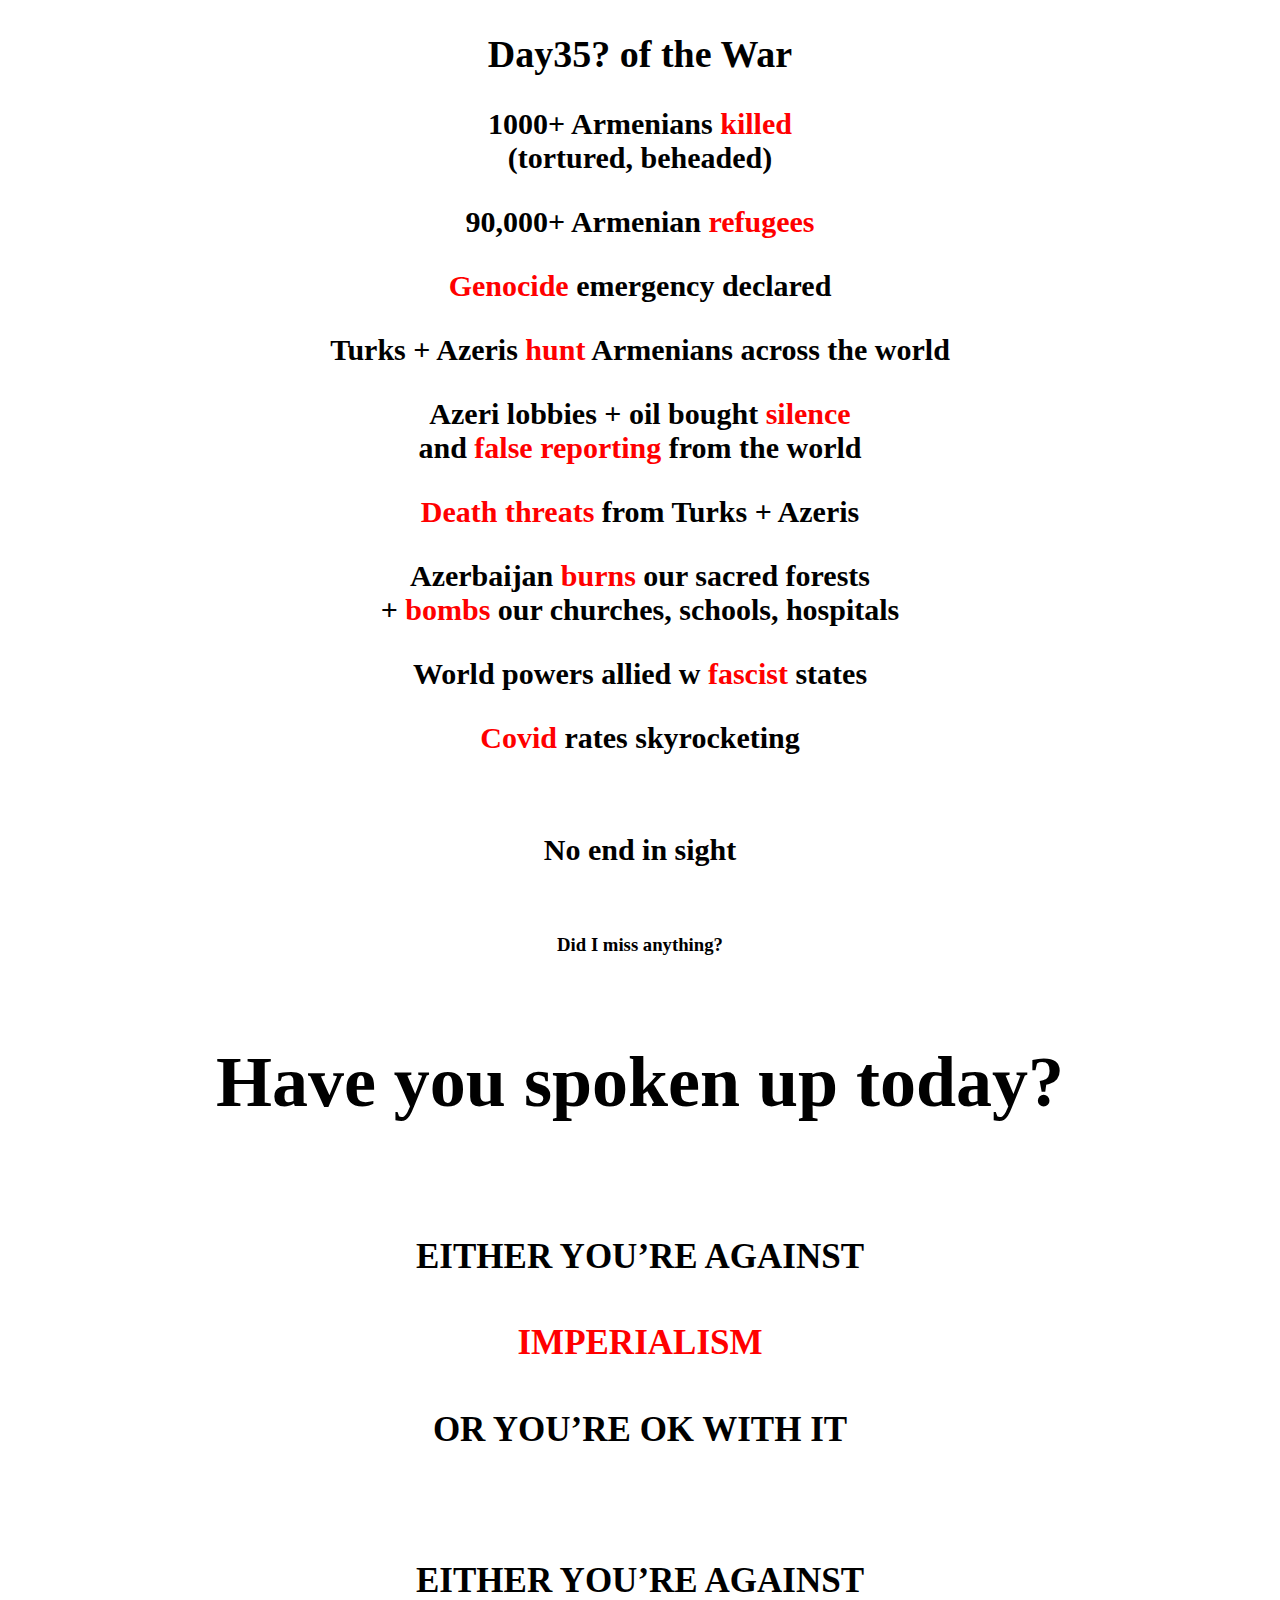
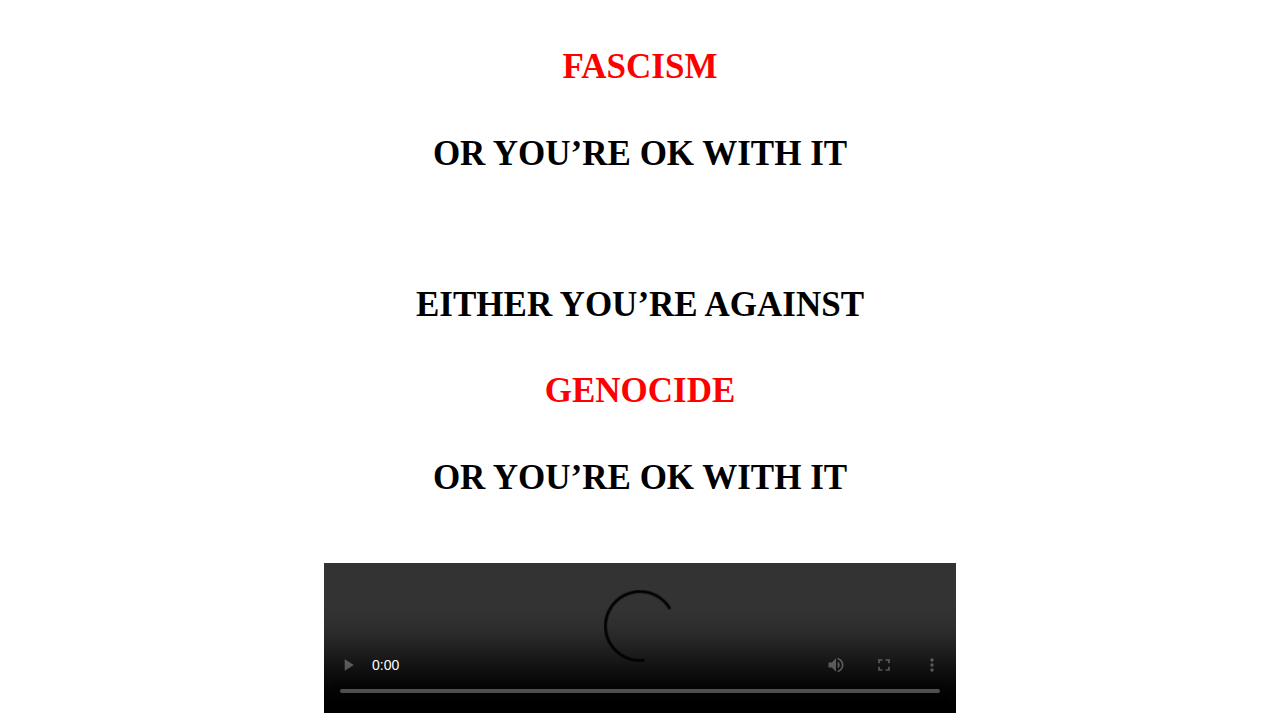
==== Armenia.html @ eb0e80bb "r1" ====
<!doctype html>
<html>
	<head>
		<title> Armenia
		</title>
		<link rel="icon" href="armenia-flag-round-icon-16.png">
		<style>
			h1{text-align: center; font-family:bebas neue; font-size:72px; font-weight: bolder;} 
			p{text-align: center; font-family:bebas neue; font-size:30px;font-weight: bold;} 
			h3{text-align: center; font-family:bebas neue; font-weight: bold;}
			h2{text-align: center; font-family:bebas neue; font-size:38px; font-weight: bold;}
			h4{text-align: center; font-family:keep calm; font-size:35px; font-weight: bold;}
			div {text-align: center;}
		    .emphasis {color:red;}
		</style>
	</head>
		<body> 
	
		<h2>
			Day35? of the War</h2>

		<p>
			1000+ Armenians <span class='emphasis'>killed</span> <br>
			(tortured, beheaded)</p>

		<p>
			90,000+ Armenian <span class='emphasis'>refugees</span></p>
		<p>
			<span class='emphasis'>Genocide</span> emergency declared</p>
		<p>
			Turks + Azeris <span class='emphasis'>hunt</span> Armenians across the world</p>
		<p>
			Azeri lobbies +  oil bought <span class='emphasis'>silence</span> <br>
			and <span class='emphasis'>false reporting</span> from the world </p>
		<p>
			<span class='emphasis'>Death threats</span> from Turks + Azeris</p>
		<p>
			Azerbaijan <span class='emphasis'>burns</span> our sacred forests<br>
			+ <span class='emphasis'>bombs</span> our churches, schools, hospitals </p>
		<p >
			World powers allied w <span class='emphasis'>fascist</span> states</p>
		<p> 
			<span class='emphasis'>Covid</span> rates skyrocketing</p>

        &nbsp;&nbsp;&nbsp;&nbsp;

		<p>No end in sight</p>

		&nbsp;&nbsp;&nbsp;&nbsp;
		&nbsp;&nbsp;&nbsp;&nbsp;

		<h3>Did I miss anything?</h3>
		&nbsp;&nbsp;&nbsp;&nbsp;

		<h1>Have you spoken up today?</h1>
		&nbsp;&nbsp;&nbsp;&nbsp;

		<h4>EITHER YOU’RE AGAINST</h4>
		<h4><span class='emphasis'>IMPERIALISM</span></h4>
		<h4>OR YOU’RE OK WITH IT</h4>
		&nbsp;&nbsp;&nbsp;&nbsp;

		<h4>EITHER YOU’RE AGAINST</h4>
		<h4><span class='emphasis'>FASCISM</span></h4>
		<h4>OR YOU’RE OK WITH IT</h4>
		&nbsp;&nbsp;&nbsp;&nbsp;

		<h4>EITHER YOU’RE AGAINST</h4>
		<h4><span class='emphasis'>GENOCIDE</span></h4>
		<h4>OR YOU’RE OK WITH IT</h4>
		&nbsp;&nbsp;&nbsp;&nbsp;
		&nbsp;&nbsp;&nbsp;&nbsp;
		<div>
			<video controls loop width=50%>
			<source src="C:\Users\aira6\Desktop\experience design 4010\HTML text/Life Under the Bombs as Armenia and Azerbaijan Return to War.mp4" type="video/mp4"> 
			</video>
		</div> 
	

		</body>
</html>
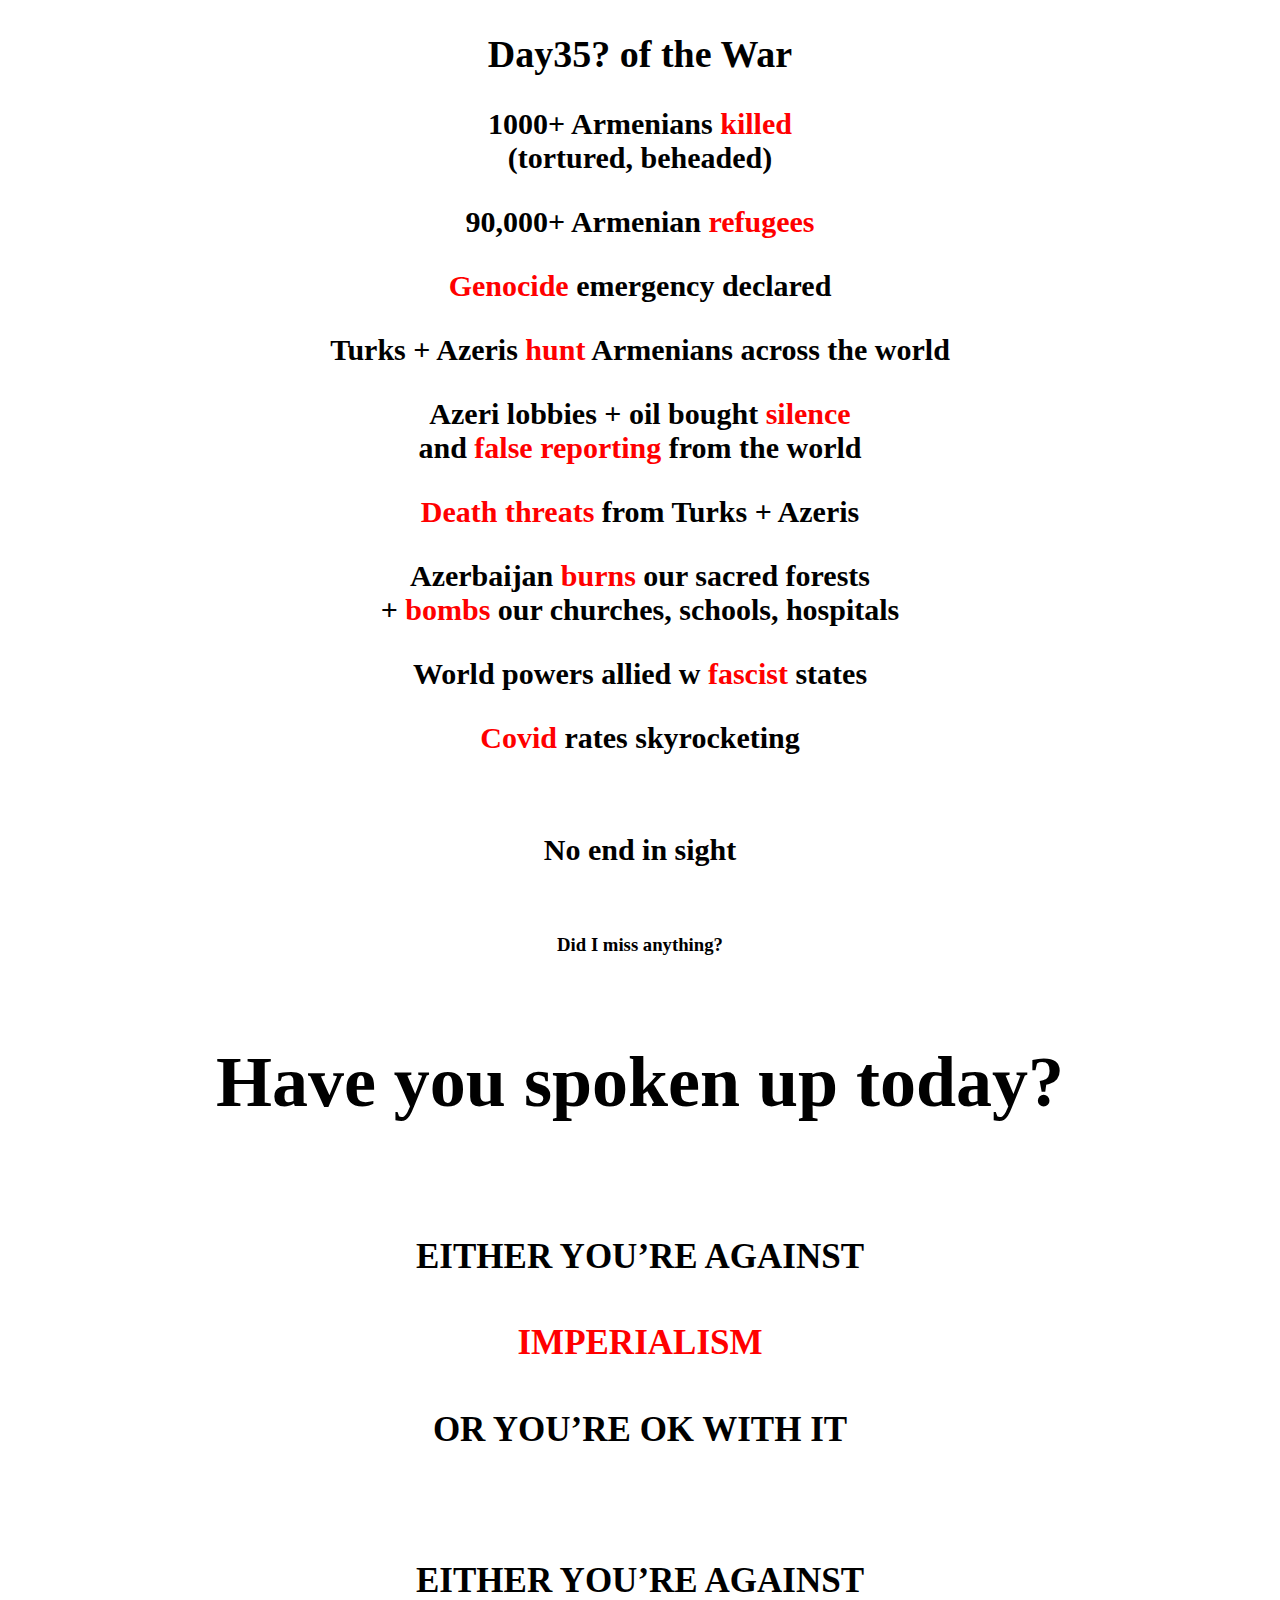
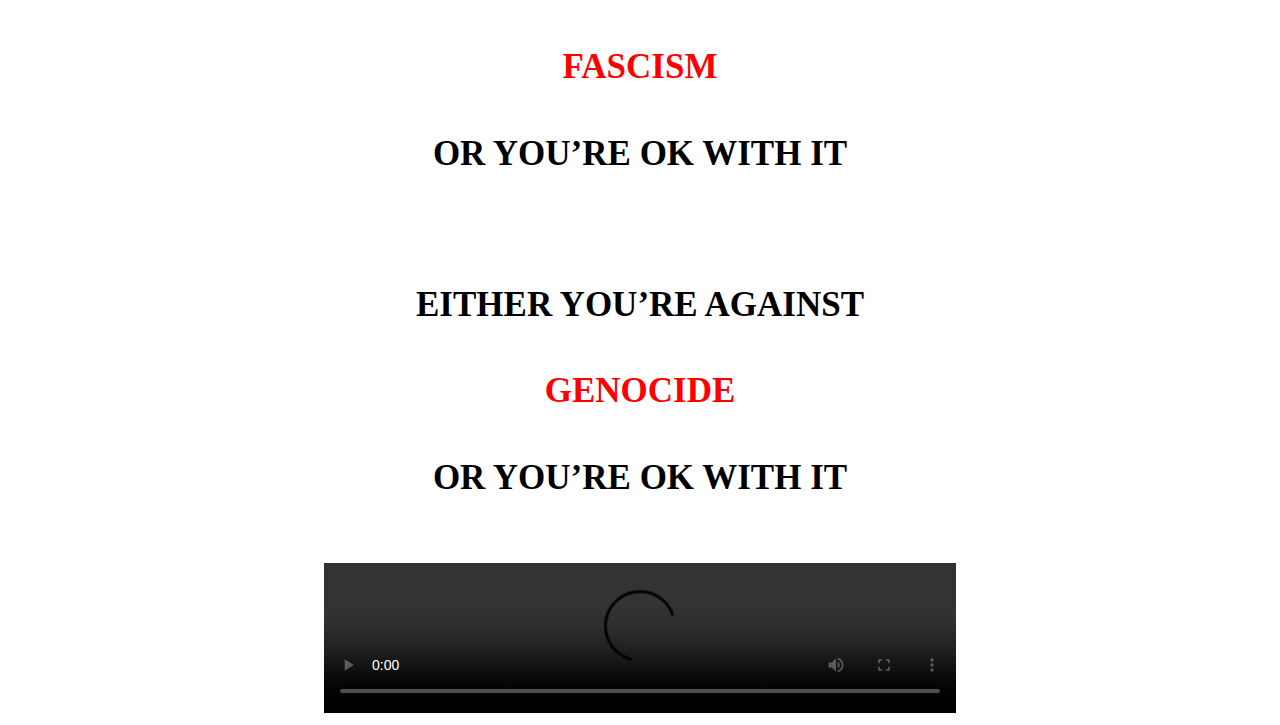
==== commit 812bf966: "r1" ====
--- a/Armenia.html
+++ b/Armenia.html
@@ -72,7 +72,7 @@
 		&nbsp;&nbsp;&nbsp;&nbsp;
 		<div>
 			<video controls loop width=50%>
-			<source src="C:\Users\aira6\Desktop\experience design 4010\HTML text/Life Under the Bombs as Armenia and Azerbaijan Return to War.mp4" type="video/mp4"> 
+			<source src="C:\Users\aira6\Desktop\experience design 4010\HTML text\videos\Life Under the Bombs as Armenia and Azerbaijan Return to War.mp4" type="video/mp4"> 
 			</video>
 		</div> 
 	
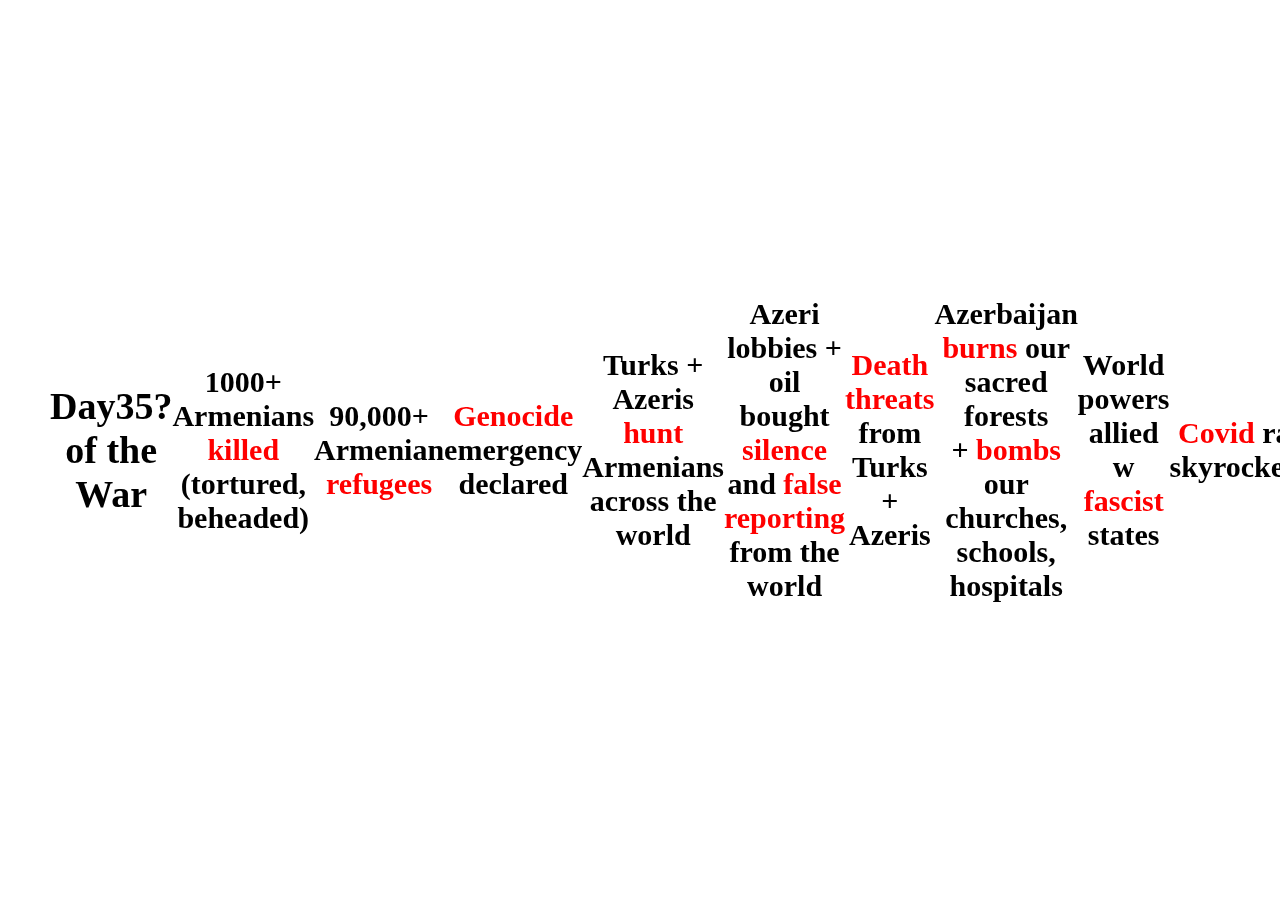
==== commit c9d00030: "various updates" ====
--- a/Armenia.html
+++ b/Armenia.html
@@ -3,18 +3,27 @@
 	<head>
 		<title> Armenia
 		</title>
-		<link rel="icon" href="armenia-flag-round-icon-16.png">
-		<style>
-			h1{text-align: center; font-family:bebas neue; font-size:72px; font-weight: bolder;} 
-			p{text-align: center; font-family:bebas neue; font-size:30px;font-weight: bold;} 
-			h3{text-align: center; font-family:bebas neue; font-weight: bold;}
-			h2{text-align: center; font-family:bebas neue; font-size:38px; font-weight: bold;}
-			h4{text-align: center; font-family:keep calm; font-size:35px; font-weight: bold;}
-			div {text-align: center;}
-		    .emphasis {color:red;}
-		</style>
+		<link rel="stylesheet" href="css/Armenia.css">	
+		<link rel="icon" href="favicons/armenia-flag-round-icon-256.png">
 	</head>
+
 		<body> 
+		<div>
+			<video playsinline autoplay loop muted width=100%>
+			<source src="videos\Life Under the Bombs as Armenia and Azerbaijan Return to War.mp4" type="video/mp4">
+			</video>
+		</div> 
+		<audio autoplay>
+			<source src="videos\Life Under the Bombs as Armenia and Azerbaijan Return to War.mp3" type="audio/mp3">
+			</audio>
+
+		<div>
+			<video class="video2" playsinline autoplay loop muted width=100%>
+			<source src="videos\videoplayback.mp4" type="video/mp4">
+			</video>
+		</div> 
+
+		<div class="overlay">
 	
 		<h2>
 			Day35? of the War</h2>
@@ -46,13 +55,14 @@
 
 		<p>No end in sight</p>
 
-		&nbsp;&nbsp;&nbsp;&nbsp;
-		&nbsp;&nbsp;&nbsp;&nbsp;
+		<div class="whiteSpace">
+			</div> 
 
 		<h3>Did I miss anything?</h3>
 		&nbsp;&nbsp;&nbsp;&nbsp;
 
 		<h1>Have you spoken up today?</h1>
+
 		&nbsp;&nbsp;&nbsp;&nbsp;
 
 		<h4>EITHER YOU’RE AGAINST</h4>
@@ -70,12 +80,7 @@
 		<h4>OR YOU’RE OK WITH IT</h4>
 		&nbsp;&nbsp;&nbsp;&nbsp;
 		&nbsp;&nbsp;&nbsp;&nbsp;
-		<div>
-			<video controls loop width=50%>
-			<source src="C:\Users\aira6\Desktop\experience design 4010\HTML text\videos\Life Under the Bombs as Armenia and Azerbaijan Return to War.mp4" type="video/mp4"> 
-			</video>
-		</div> 
-	
+	</div>
 
 		</body>
 </html>--- a/css/Armenia.css
+++ b/css/Armenia.css
@@ -0,0 +1,33 @@
+
+	h2{text-align: center; font-family:bebas neue; font-size:38px; font-weight: bold;}
+	p{text-align: center; font-family:bebas neue; font-size:30px;font-weight: bold;} 
+	h3{text-align: center; font-family:bebas neue; font-weight: bold;}
+	h1{text-align: center; font-family:bebas neue; font-size:72px; font-weight: bolder;}
+	h4{text-align: center; font-family:keep calm; font-size:35px; font-weight: bold;}
+	div {text-align: center;}
+	video {position: fixed;
+		  top: 0px;
+		  bottom: 50px;
+		  left: 0;
+		  -o-object-fit: cover;
+		     object-fit: cover;
+		  -o-object-position: center;
+		     object-position: center;
+		     opacity: 0.7;}
+		.emphasis {color:red;}
+		.whiteSpace {height:100px;color:white;}
+		.overlay {background: rgba(0,0,0,0);
+				position: absolute;
+				padding:50px;
+				top: 0; right: 0; bottom: 0; left: 0;
+				display: flex;
+				align-items: center;}
+		.video2 {position: fixed;
+		  top: 0px;
+		  bottom: 50px;
+		  left: 0;
+		  -o-object-fit: cover;
+		     object-fit: cover;
+		  -o-object-position: center;
+		     object-position: center;
+		     opacity: 0.3;}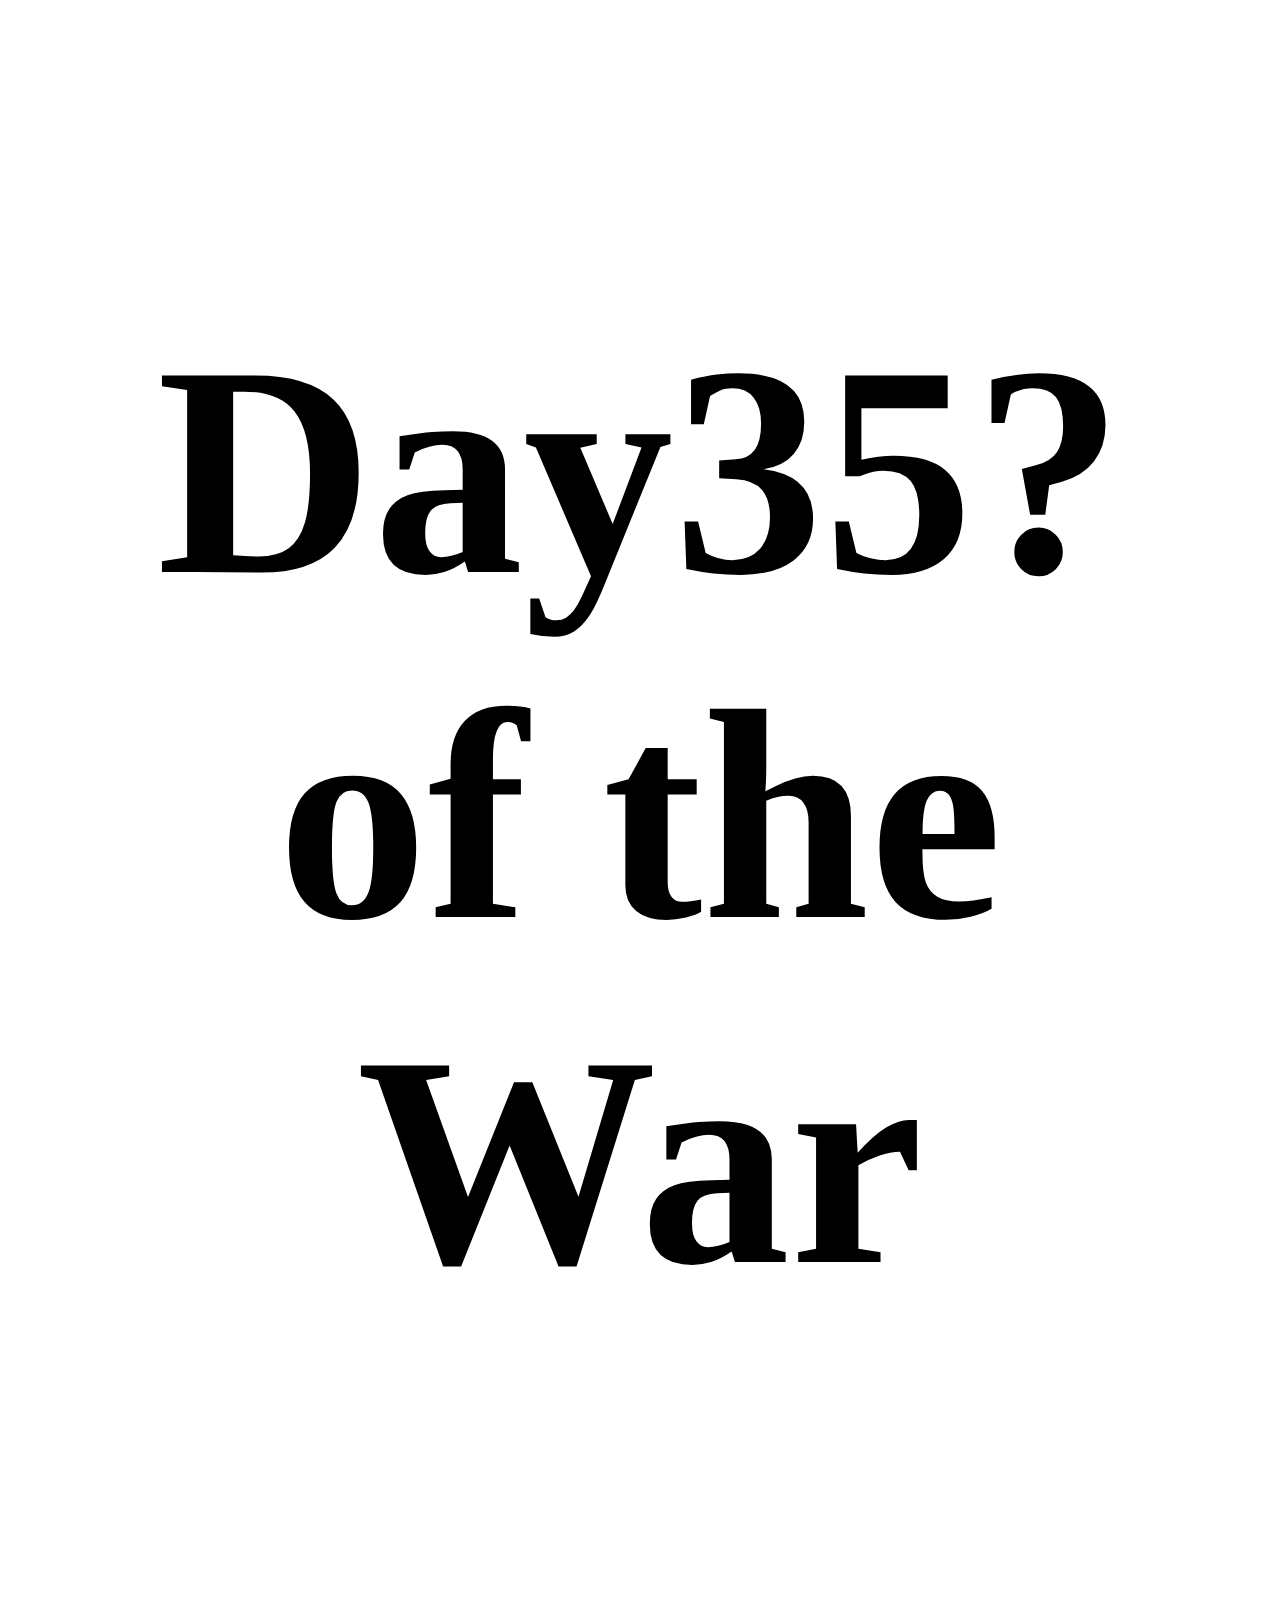
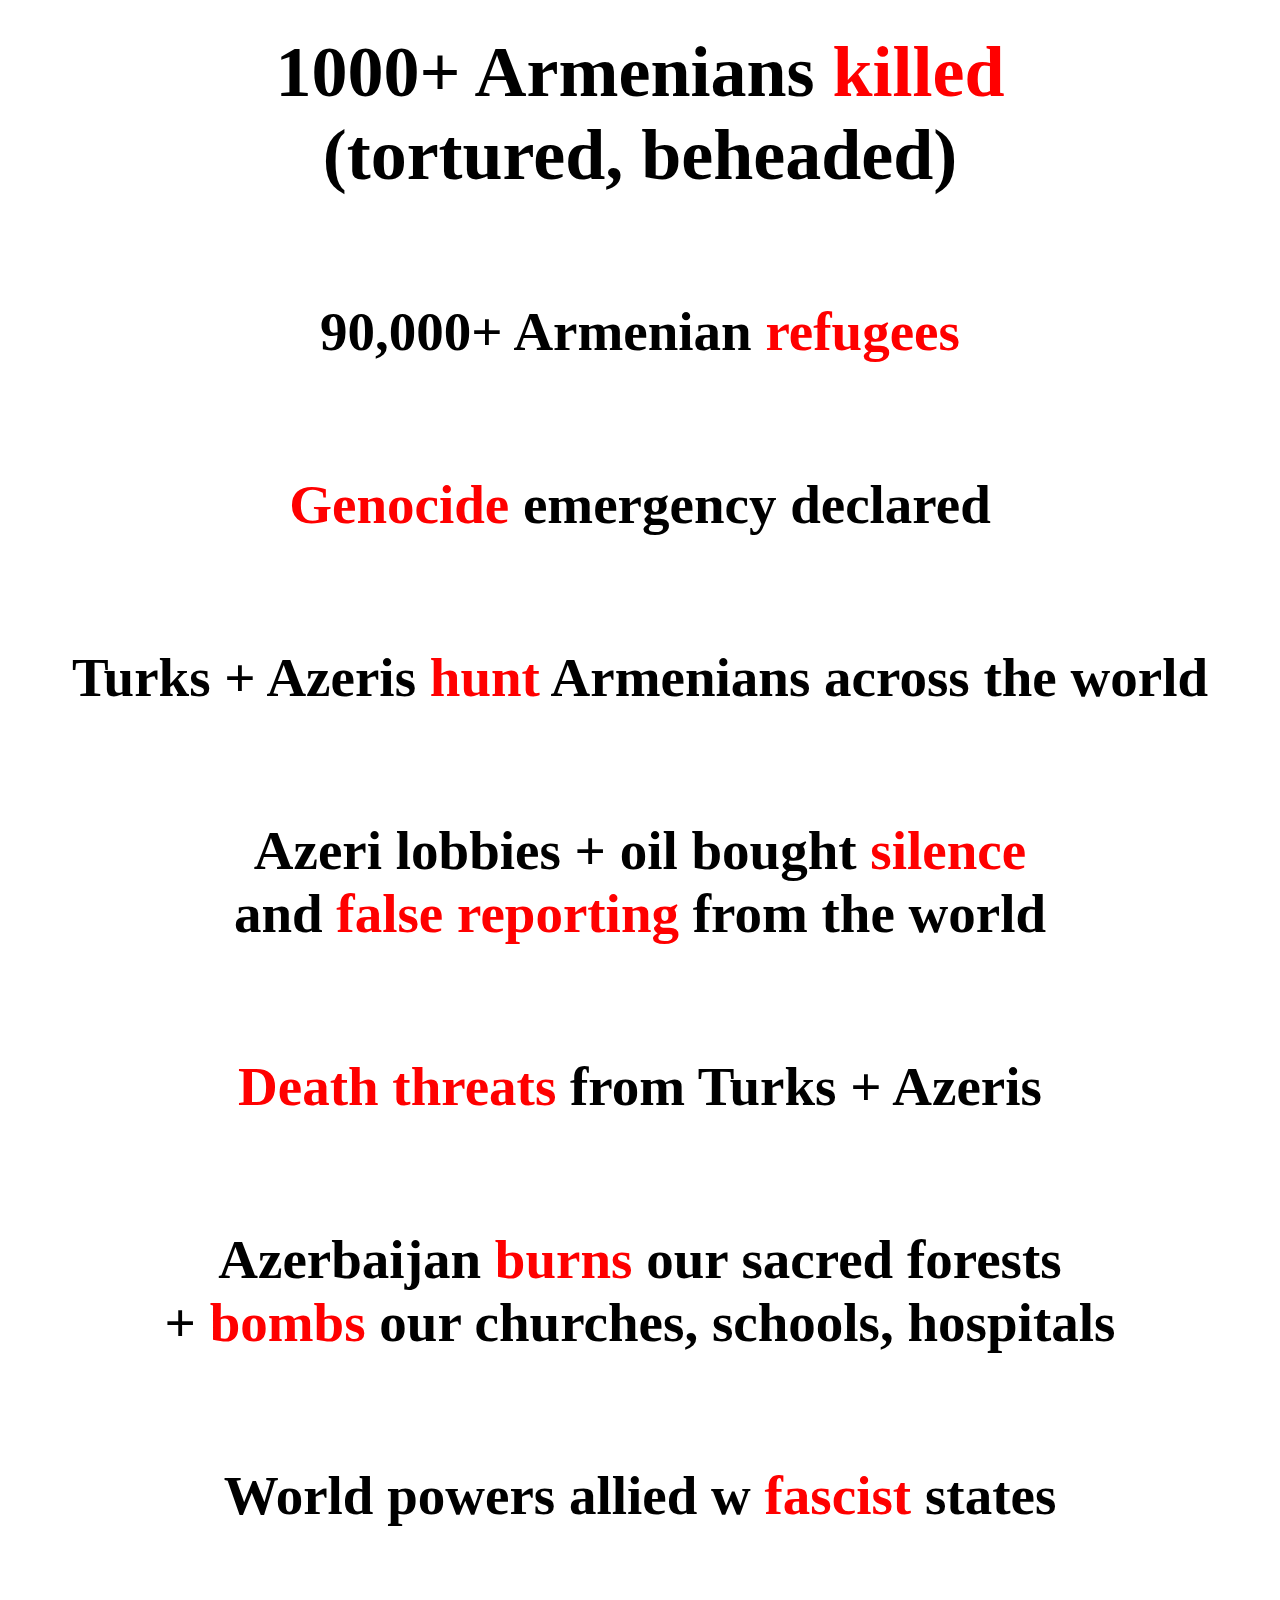
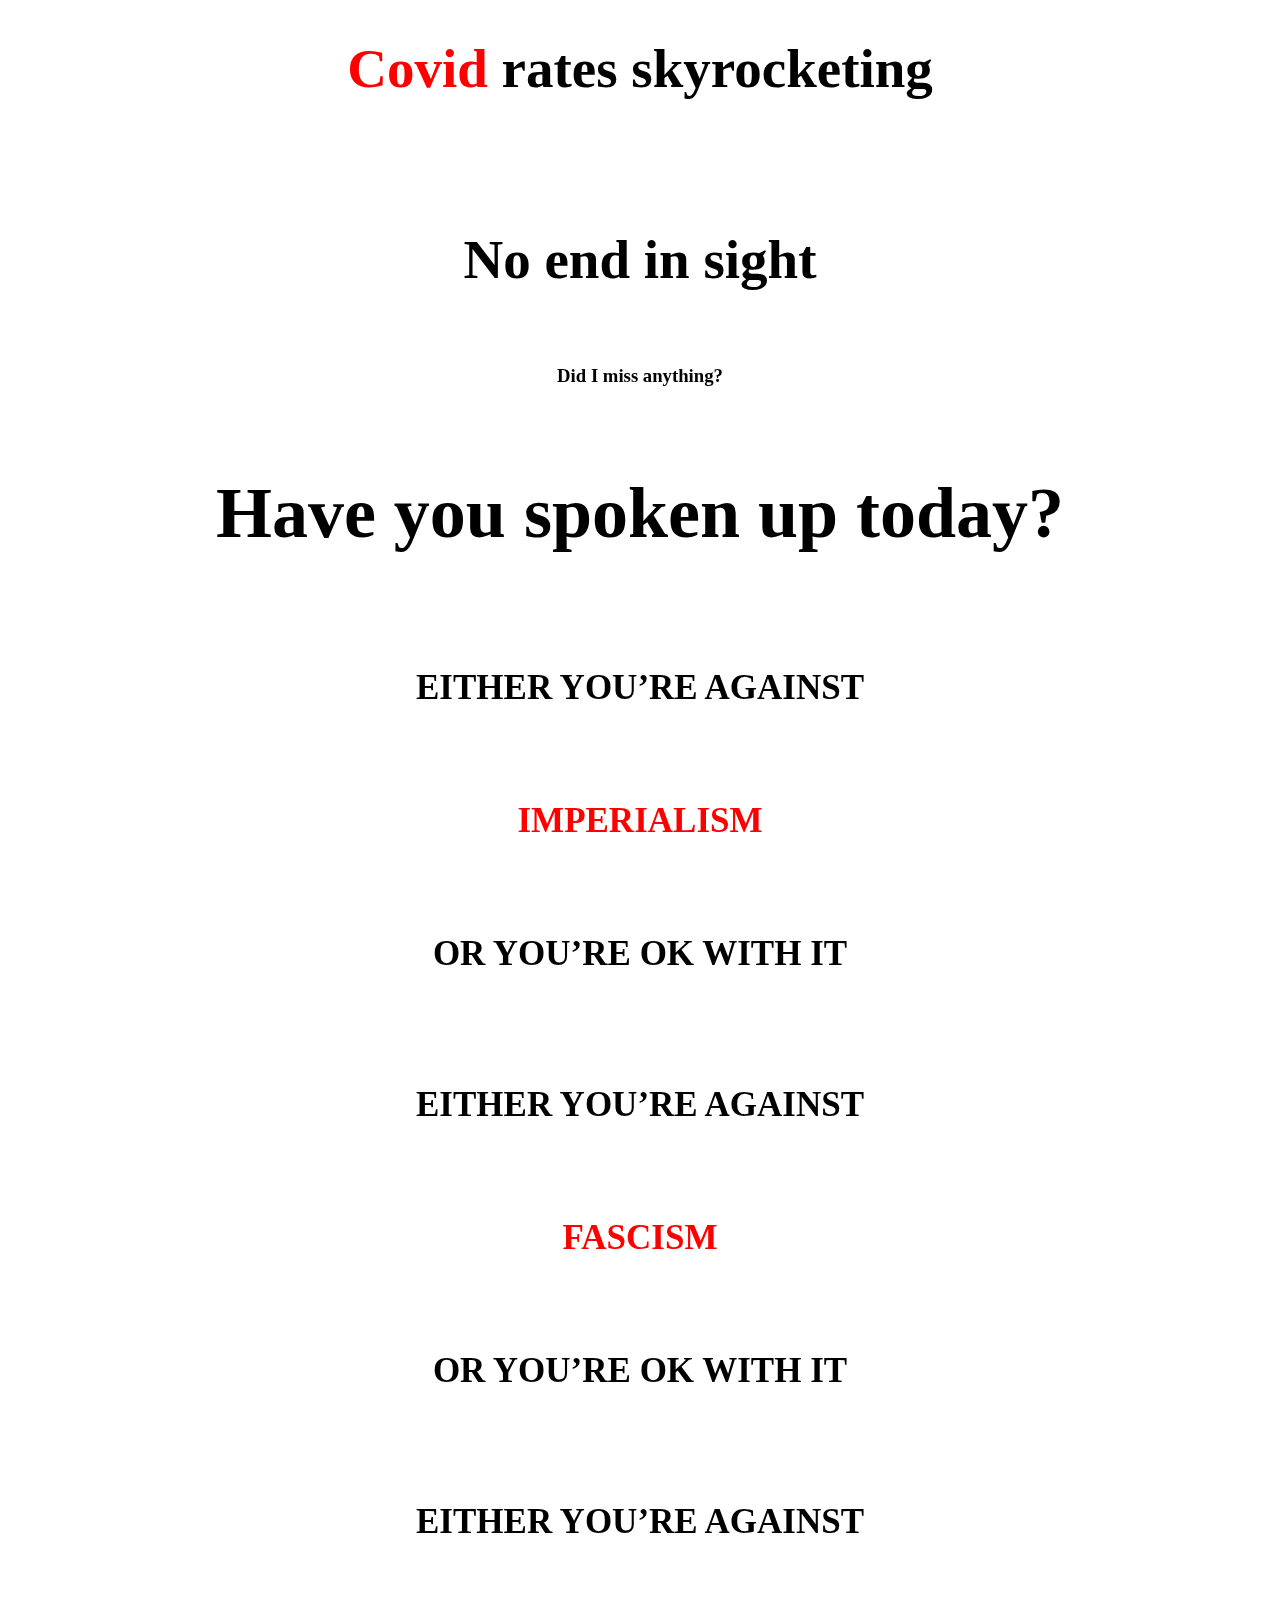
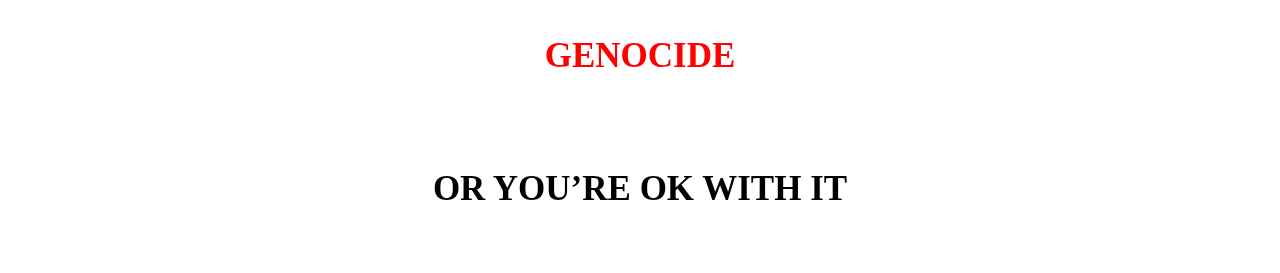
==== commit 4518cd1e: "merge" ====
--- a/Armenia.html
+++ b/Armenia.html
@@ -28,9 +28,9 @@
 		<h2>
 			Day35? of the War</h2>
 
-		<p>
+		<h1>
 			1000+ Armenians <span class='emphasis'>killed</span> <br>
-			(tortured, beheaded)</p>
+			(tortured, beheaded)</h1>
 
 		<p>
 			90,000+ Armenian <span class='emphasis'>refugees</span></p>
--- a/css/Armenia.css
+++ b/css/Armenia.css
@@ -1,6 +1,6 @@
 
-	h2{text-align: center; font-family:bebas neue; font-size:38px; font-weight: bold;}
-	p{text-align: center; font-family:bebas neue; font-size:30px;font-weight: bold;} 
+	h2{text-align: center; font-family:bebas neue; font-size:300px; font-weight: bold;}
+	p{text-align: center; font-family:bebas neue; font-size:55px;font-weight: bold;} 
 	h3{text-align: center; font-family:bebas neue; font-weight: bold;}
 	h1{text-align: center; font-family:bebas neue; font-size:72px; font-weight: bolder;}
 	h4{text-align: center; font-family:keep calm; font-size:35px; font-weight: bold;}
@@ -15,13 +15,14 @@
 		     object-position: center;
 		     opacity: 0.7;}
 		.emphasis {color:red;}
-		.whiteSpace {height:100px;color:white;}
+		.whiteSpace {height:500px;color:white;}
 		.overlay {background: rgba(0,0,0,0);
 				position: absolute;
 				padding:50px;
 				top: 0; right: 0; bottom: 0; left: 0;
 				display: flex;
-				align-items: center;}
+				text-align: center;
+				flex-direction: column;}
 		.video2 {position: fixed;
 		  top: 0px;
 		  bottom: 50px;
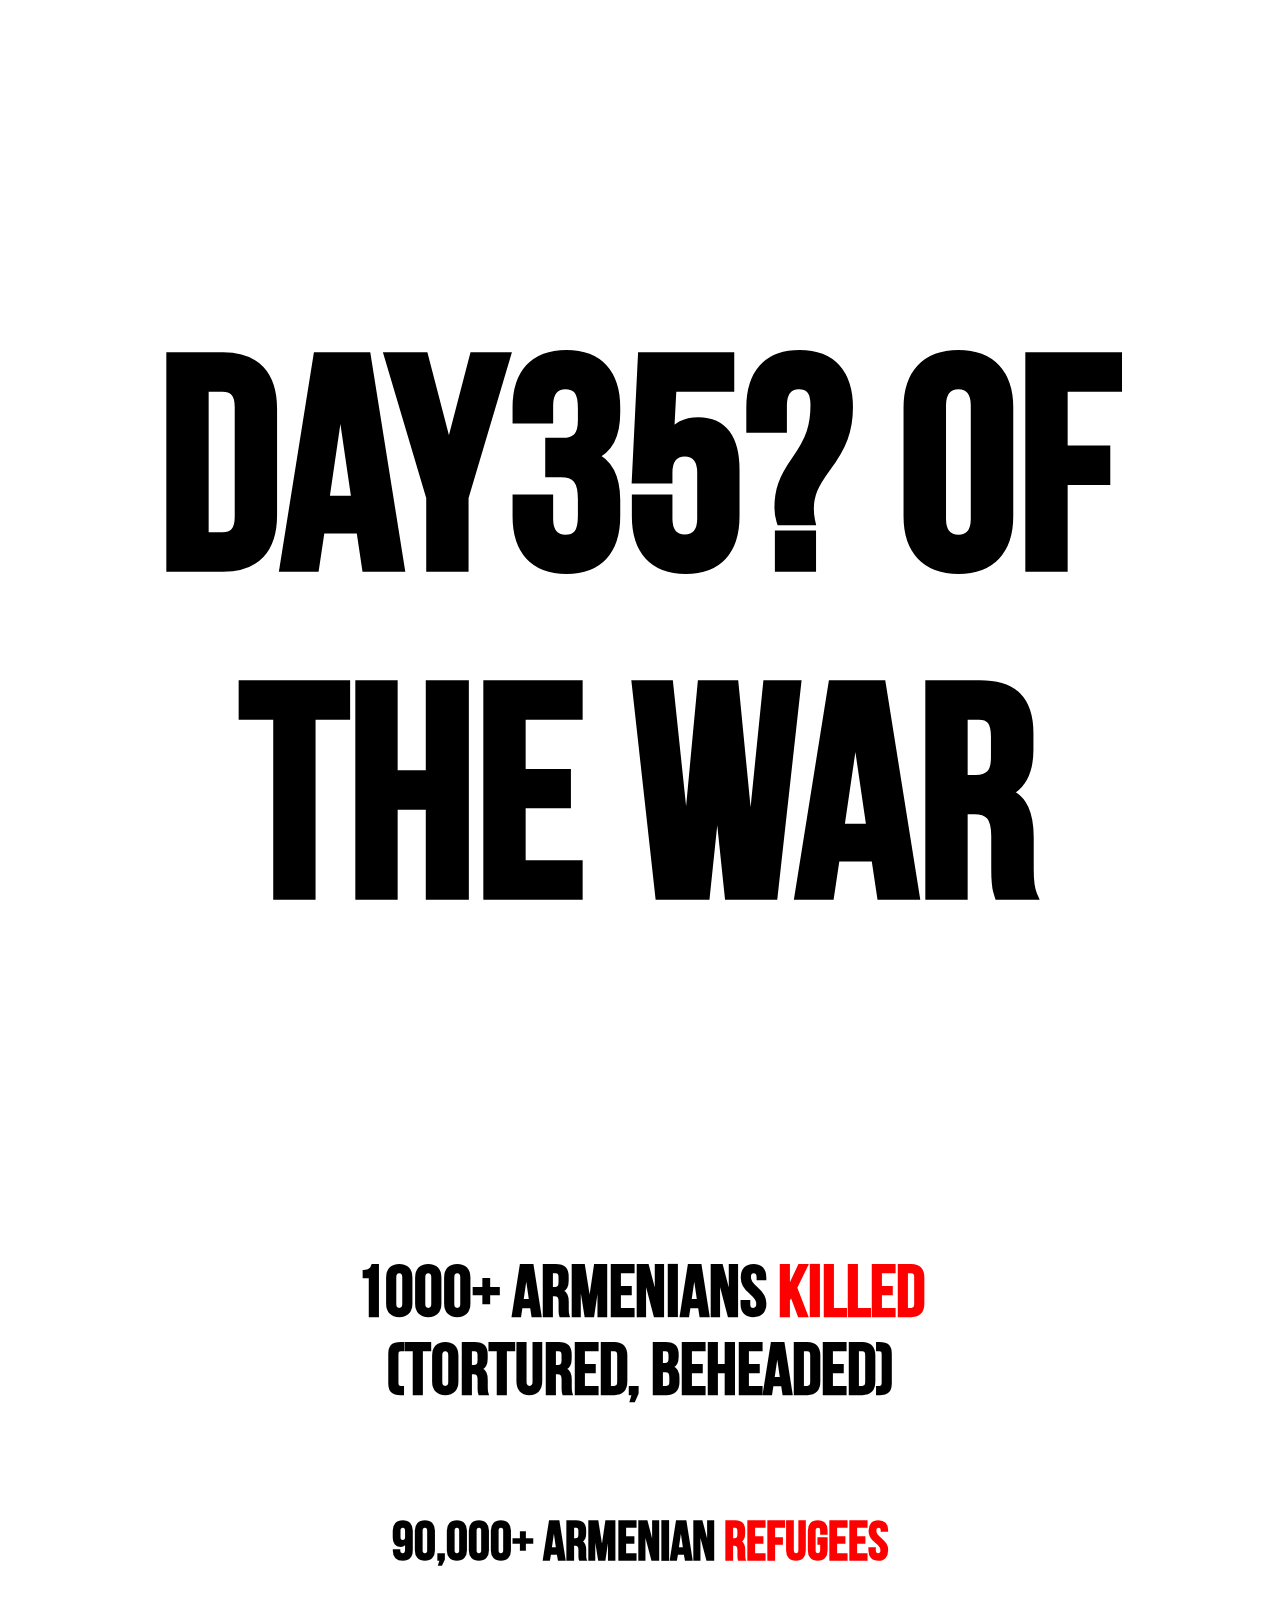
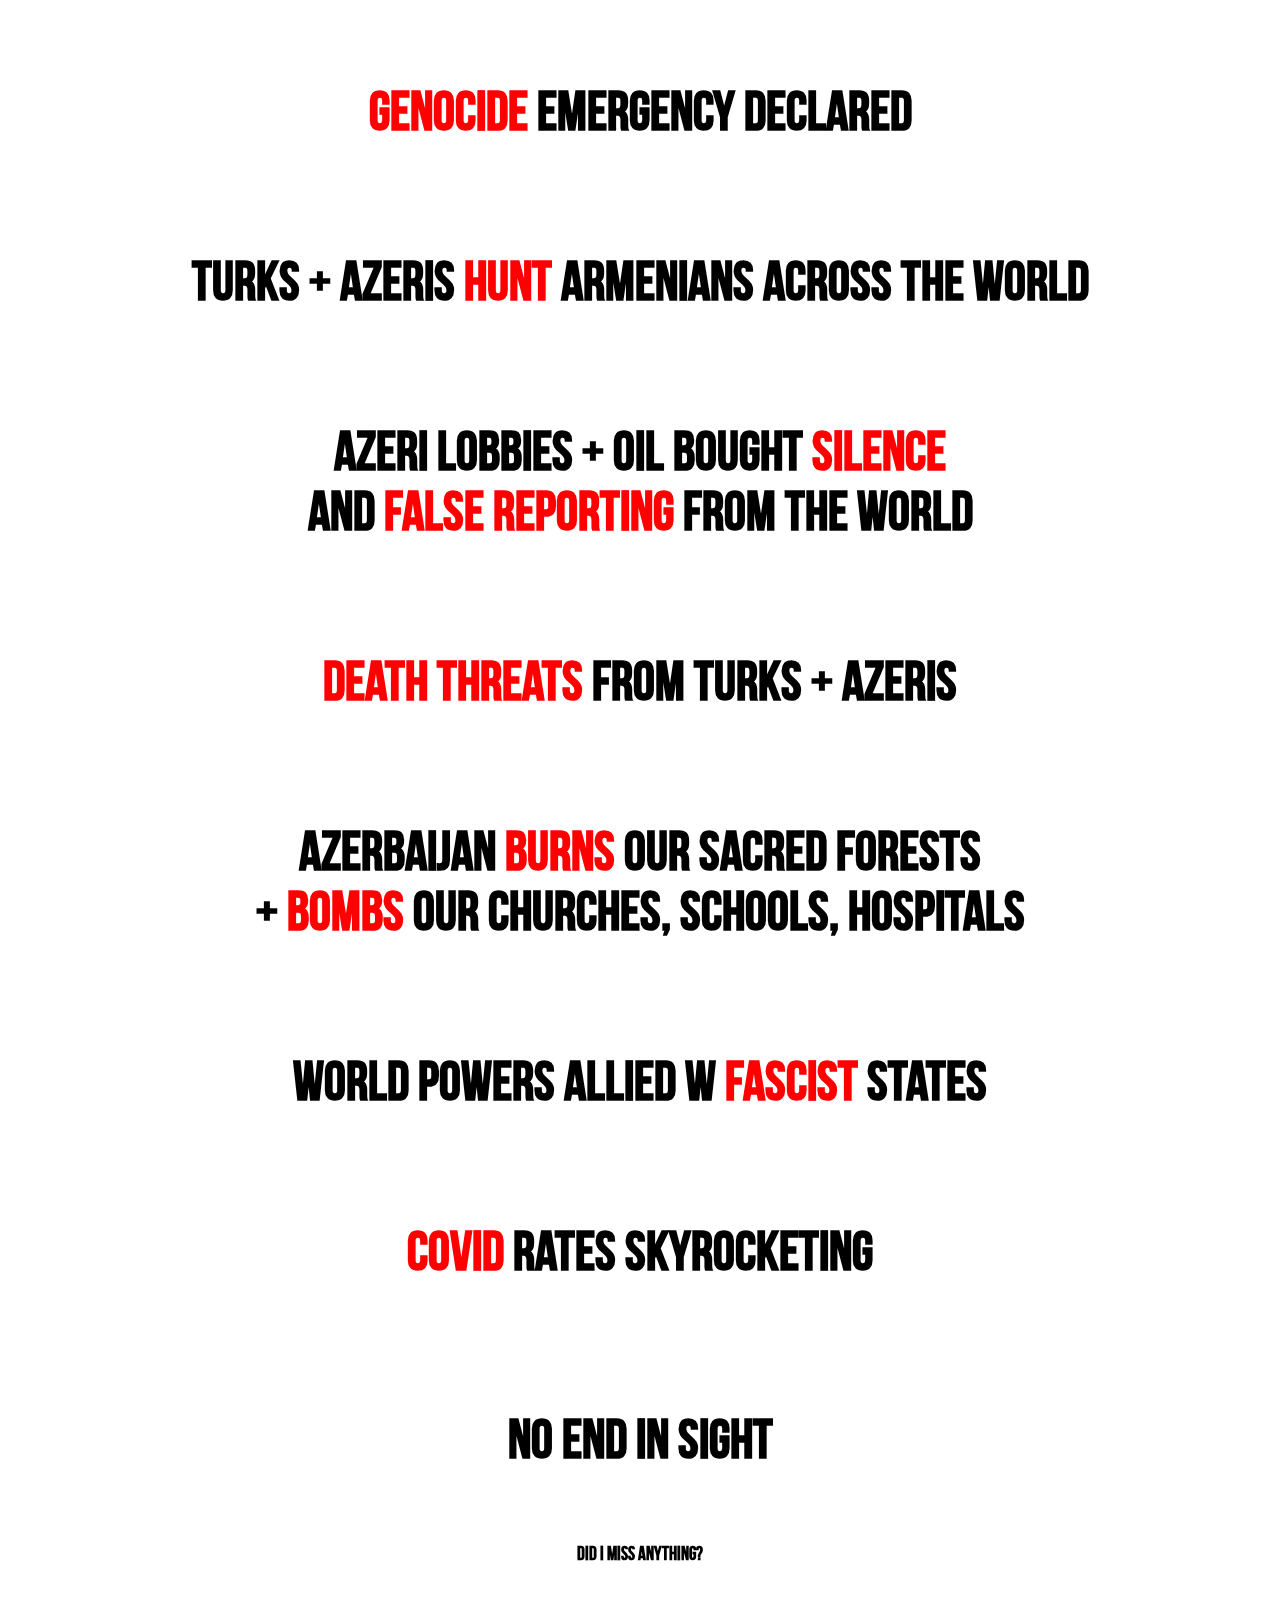
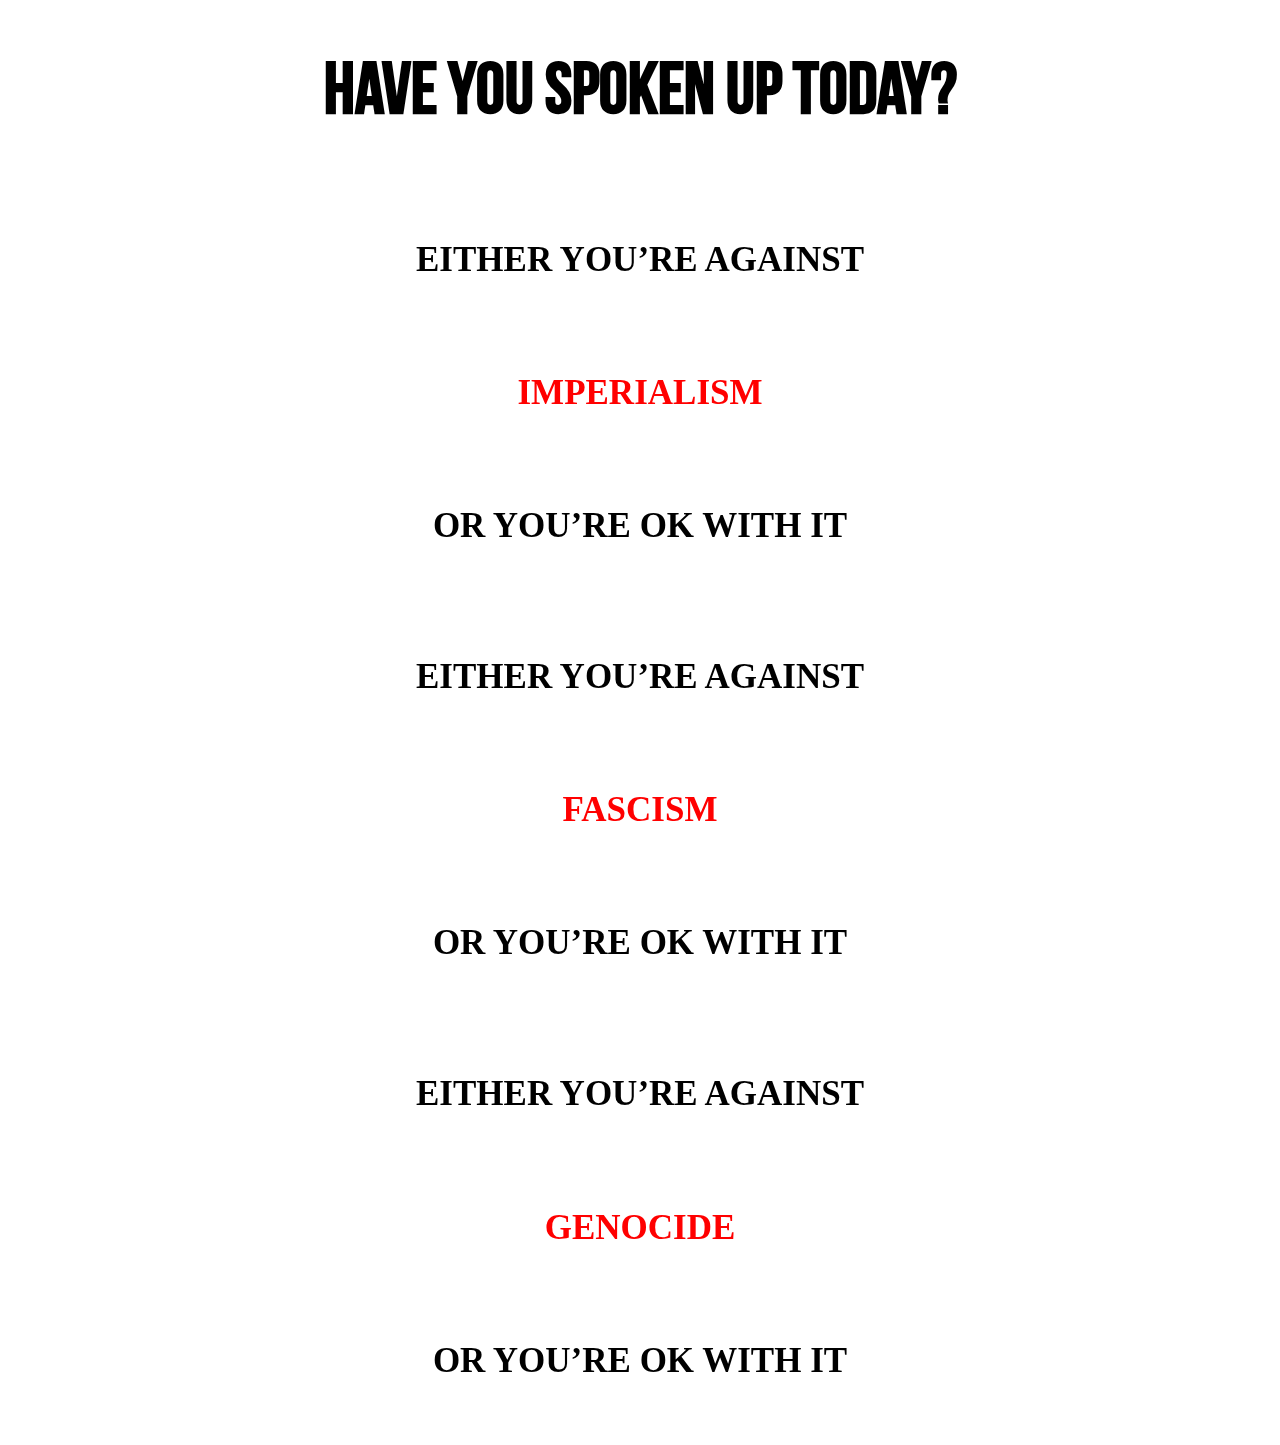
==== commit 25112d53: "Update Armenia.html" ====
--- a/Armenia.html
+++ b/Armenia.html
@@ -1,7 +1,7 @@
 <!doctype html>
 <html>
 	<head>
-		<title> Armenia
+		<title> aira777.github.io
 		</title>
 		<link rel="stylesheet" href="css/Armenia.css">	
 		<link rel="icon" href="favicons/armenia-flag-round-icon-256.png">
--- a/css/Armenia.css
+++ b/css/Armenia.css
@@ -1,8 +1,21 @@
+@font-face {
+font-family: "bebas_neueregular";
+src: url("https://github.com/aira777/rep-by-aira.git/css/bebasneue1-webfont.eot");
+src: url("https://github.com/aira777/rep-by-aira.git/css/bebasneue1-webfont.woff") format("woff"),
+url("https://github.com/aira777/rep-by-aira.git/css/bebasneue1-webfont.otf") format("opentype"),
+url("https://github.com/aira777/rep-by-aira.git/css/bebasneue1-webfont.svg#filename") format("svg");
+}
 
-	h2{text-align: center; font-family:bebas neue; font-size:300px; font-weight: bold;}
-	p{text-align: center; font-family:bebas neue; font-size:55px;font-weight: bold;} 
-	h3{text-align: center; font-family:bebas neue; font-weight: bold;}
-	h1{text-align: center; font-family:bebas neue; font-size:72px; font-weight: bolder;}
+@font-face {
+    font-family: 'bebas_neueregular';
+    src: url('bebasneue1-webfont.woff2') format('woff2'),
+         url('bebasneue1-webfont.woff') format('woff');
+}
+	
+	h2{text-align: center; font-family:bebas_neueregular; font-size:300px; font-weight: bold;}
+	p{text-align: center; font-family:bebas_neueregular; font-size:55px;font-weight: bold;} 
+	h3{text-align: center; font-family:bebas_neueregular; font-weight: bold;}
+	h1{text-align: center; font-family:bebas_neueregular; font-size:72px; font-weight: bolder;}
 	h4{text-align: center; font-family:keep calm; font-size:35px; font-weight: bold;}
 	div {text-align: center;}
 	video {position: fixed;
@@ -31,4 +44,4 @@
 		     object-fit: cover;
 		  -o-object-position: center;
 		     object-position: center;
-		     opacity: 0.3;}+		     opacity: 0.3;}
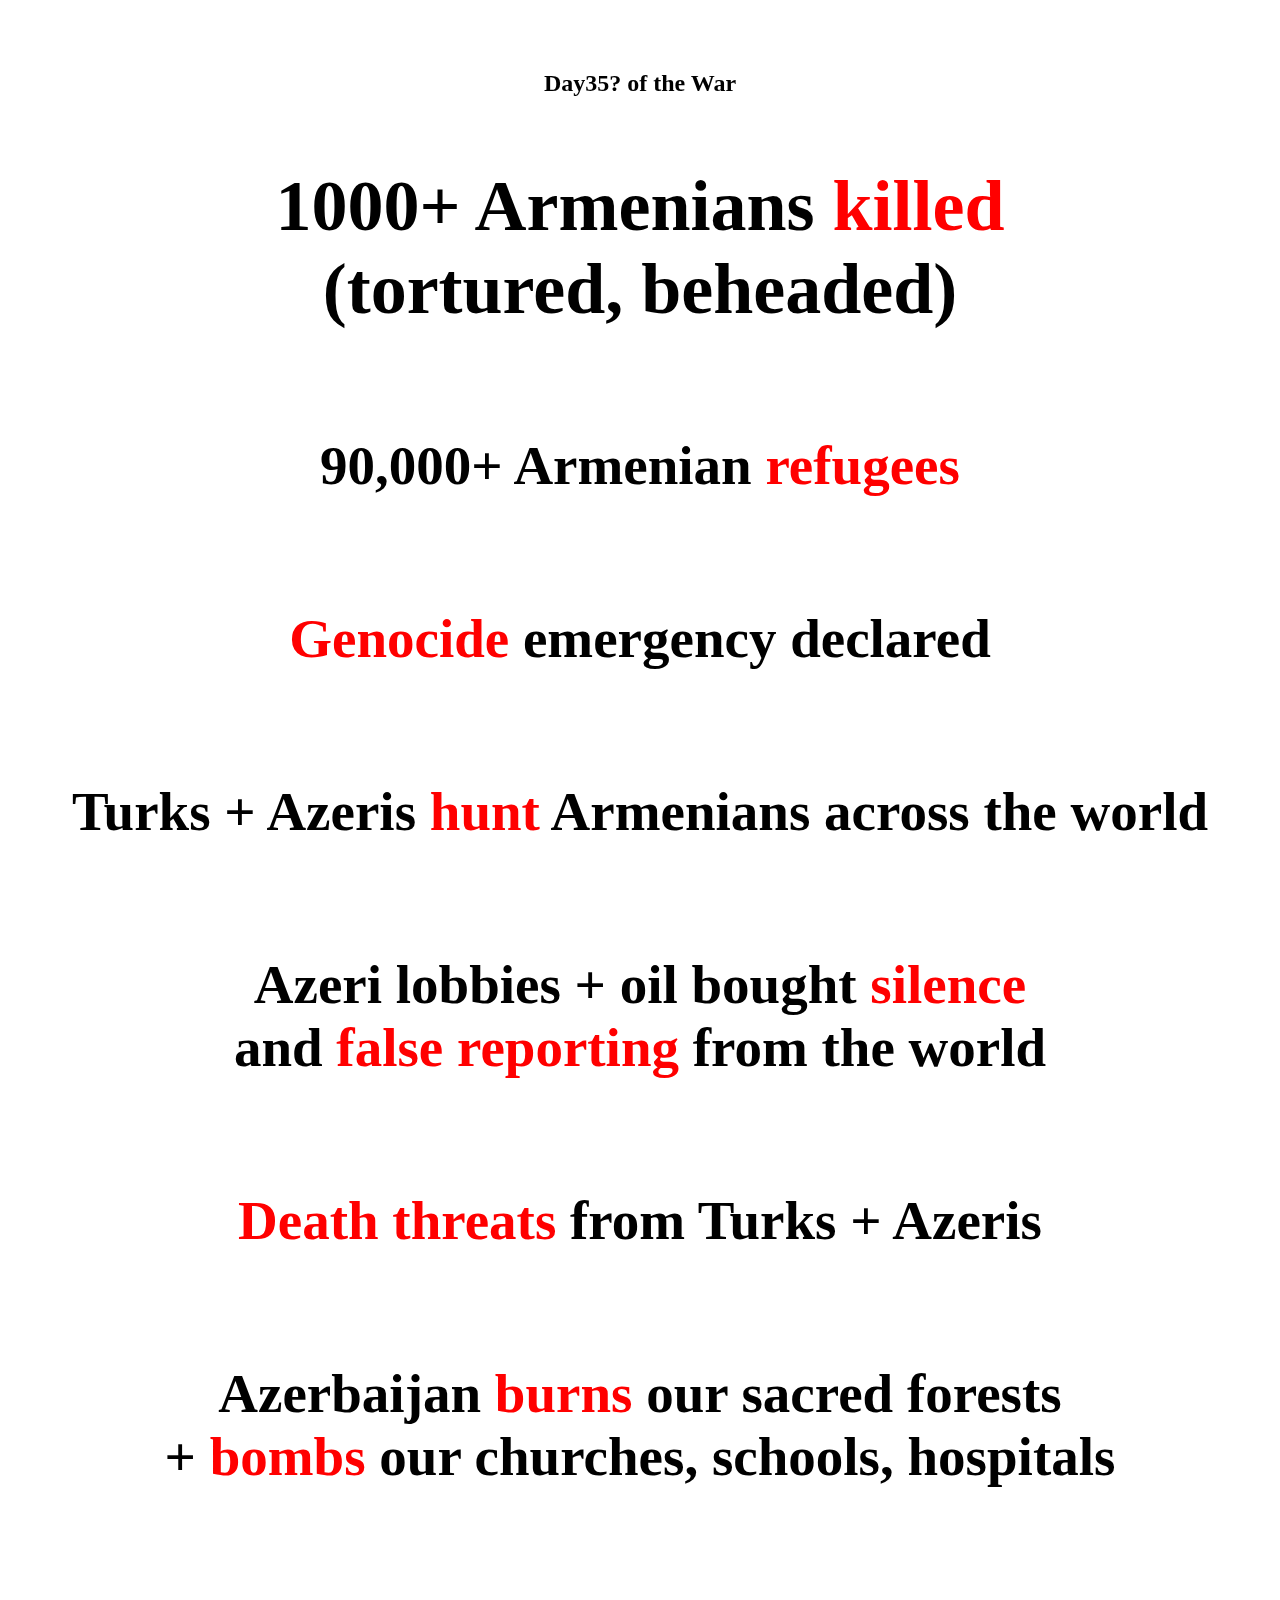
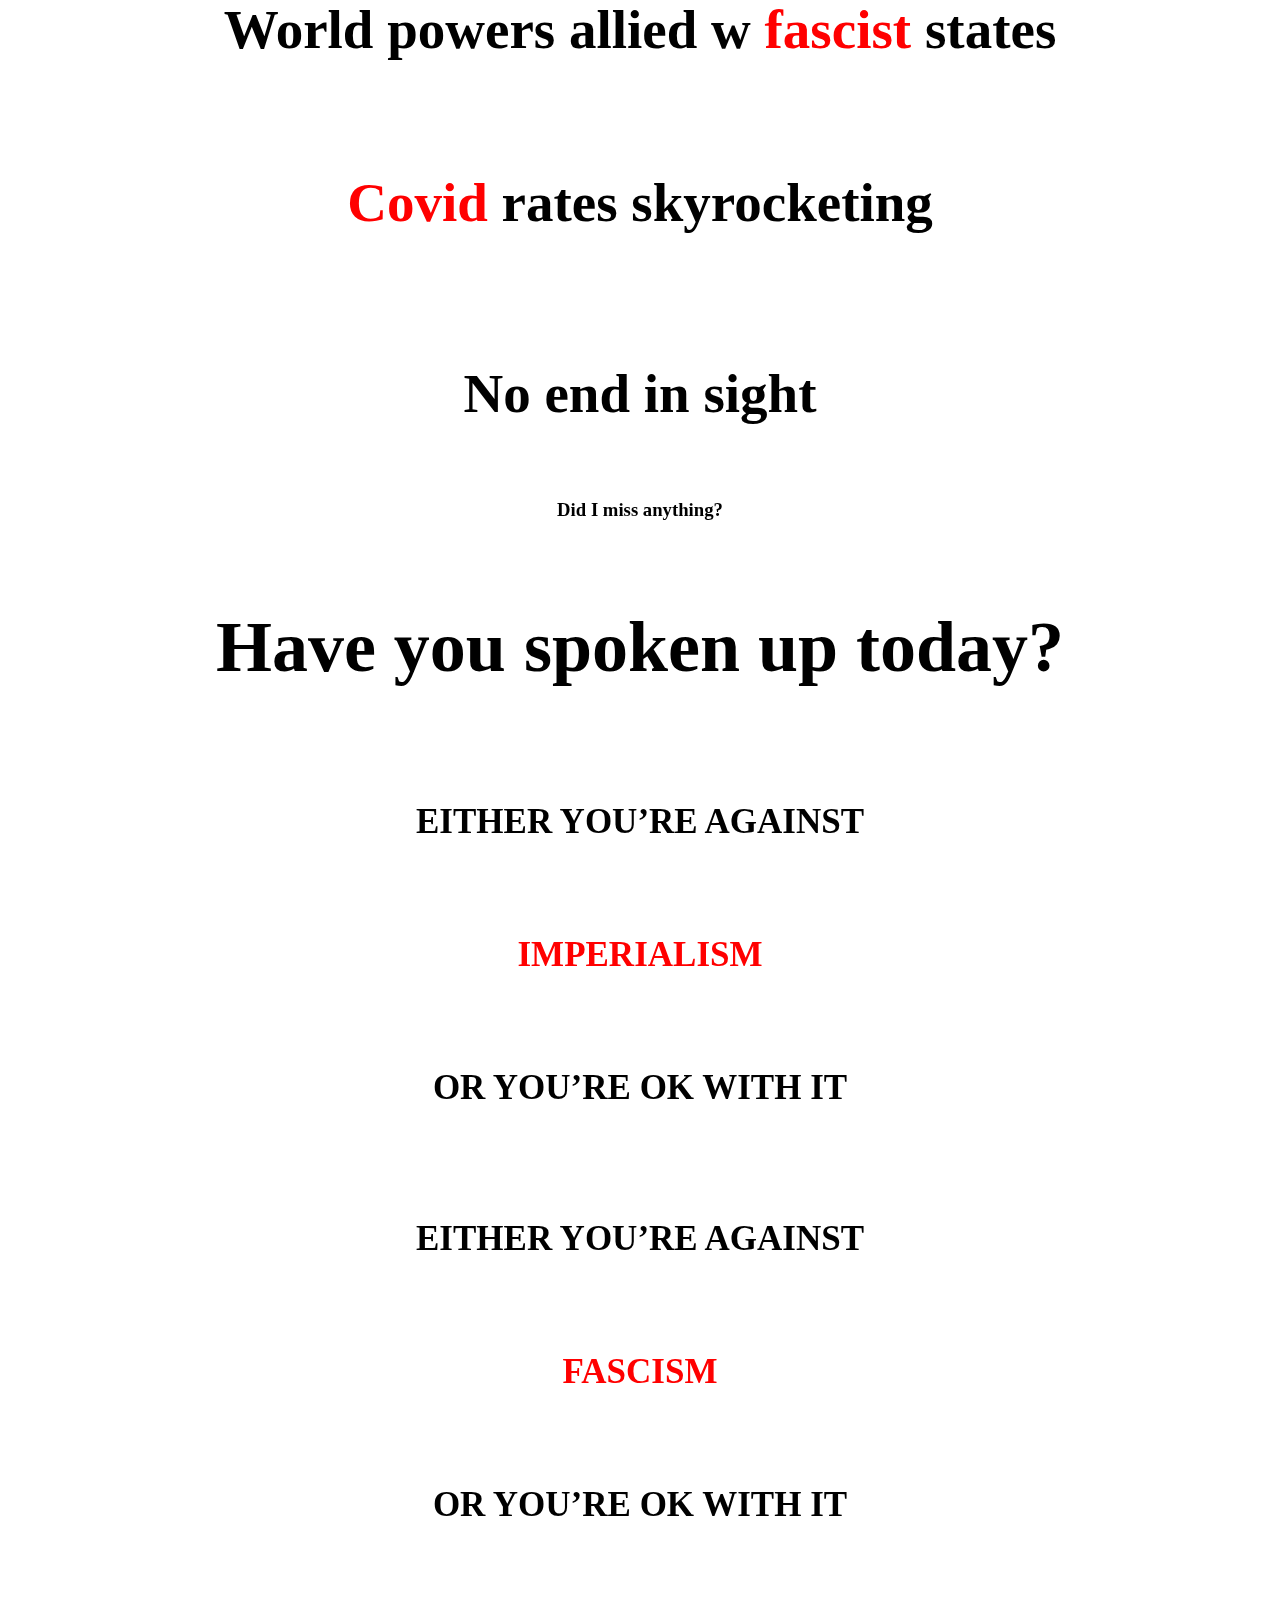
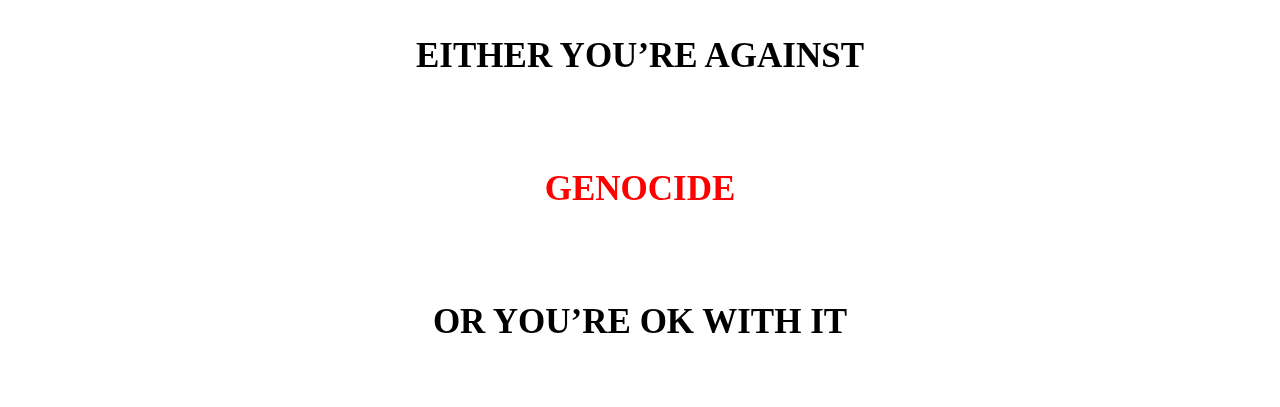
==== commit 9e8ddd02: "font bebas added" ====
--- a/Armenia.html
+++ b/Armenia.html
@@ -1,10 +1,41 @@
 <!doctype html>
 <html>
 	<head>
-		<title> aira777.github.io
+		<title> Armenia
 		</title>
 		<link rel="stylesheet" href="css/Armenia.css">	
 		<link rel="icon" href="favicons/armenia-flag-round-icon-256.png">
+		<item href="fonts/bebas_neue/bebasneue-regular.ttf" id="bebasneue" media-type="application/bebasneue-regular-ttf" />
+
+<script src="https://ajax.googleapis.com/ajax/libs/jquery/3.5.1/jquery.min.js"></script>
+		<script>
+
+$("#zoom").ready(function(){
+  $("#zoom").mouseover(function(){
+    $("#zoom").css("font-size", "80px");
+  });
+  $("#zoom").mouseout(function(){
+    $("#zoom").css("font-size", "55px");
+  });
+});
+</script>
+
+<script>
+
+$("#zoom2").ready(function(){
+  $("#zoom2").mouseover(function(){
+    $("#zoom2").css("font-size", "80px");
+  });
+  $("#zoom2").mouseout(function(){
+    $("#zoom2").css("font-size", "55px");
+  });
+});
+</script>
+
+
+
+
+
 	</head>
 
 		<body> 
@@ -13,7 +44,7 @@
 			<source src="videos\Life Under the Bombs as Armenia and Azerbaijan Return to War.mp4" type="video/mp4">
 			</video>
 		</div> 
-		<audio autoplay>
+		<!-- <audio autoplay>
 			<source src="videos\Life Under the Bombs as Armenia and Azerbaijan Return to War.mp3" type="audio/mp3">
 			</audio>
 
@@ -21,7 +52,7 @@
 			<video class="video2" playsinline autoplay loop muted width=100%>
 			<source src="videos\videoplayback.mp4" type="video/mp4">
 			</video>
-		</div> 
+		</div>  -->
 
 		<div class="overlay">
 	
@@ -32,13 +63,13 @@
 			1000+ Armenians <span class='emphasis'>killed</span> <br>
 			(tortured, beheaded)</h1>
 
-		<p>
+		<p id="zoom">
 			90,000+ Armenian <span class='emphasis'>refugees</span></p>
 		<p>
 			<span class='emphasis'>Genocide</span> emergency declared</p>
 		<p>
 			Turks + Azeris <span class='emphasis'>hunt</span> Armenians across the world</p>
-		<p>
+		<p id="zoom2">
 			Azeri lobbies +  oil bought <span class='emphasis'>silence</span> <br>
 			and <span class='emphasis'>false reporting</span> from the world </p>
 		<p>
--- a/css/Armenia.css
+++ b/css/Armenia.css
@@ -1,21 +1,16 @@
-@font-face {
-font-family: "bebas_neueregular";
-src: url("https://github.com/aira777/rep-by-aira.git/css/bebasneue1-webfont.eot");
-src: url("https://github.com/aira777/rep-by-aira.git/css/bebasneue1-webfont.woff") format("woff"),
-url("https://github.com/aira777/rep-by-aira.git/css/bebasneue1-webfont.otf") format("opentype"),
-url("https://github.com/aira777/rep-by-aira.git/css/bebasneue1-webfont.svg#filename") format("svg");
-}
 
 @font-face {
-    font-family: 'bebas_neueregular';
-    src: url('bebasneue1-webfont.woff2') format('woff2'),
-         url('bebasneue1-webfont.woff') format('woff');
+  font-family: "bebasneue-regular";
+  src: url('file:///C:/Users/aira6/Desktop/experience%20design%204010/HTML%20text.html/fonts/bebas_neue/bebasneue-regular.ttf');
+  font-weight: normal;
+  font-style: normal;
+}
 }
 	
-	h2{text-align: center; font-family:bebas_neueregular; font-size:300px; font-weight: bold;}
-	p{text-align: center; font-family:bebas_neueregular; font-size:55px;font-weight: bold;} 
-	h3{text-align: center; font-family:bebas_neueregular; font-weight: bold;}
-	h1{text-align: center; font-family:bebas_neueregular; font-size:72px; font-weight: bolder;}
+	h2{text-align: center; font-family:bebasneue-regular; font-size:300px; font-weight: bold;}
+	p{text-align: center; font-family:bebasneue-regular; font-size:55px;font-weight: bold;} 
+	h3{text-align: center; font-family:bebasneue-regular; font-weight: bold;}
+	h1{text-align: center; font-family:bebasneue-regular; font-size:72px; font-weight: bolder;}
 	h4{text-align: center; font-family:keep calm; font-size:35px; font-weight: bold;}
 	div {text-align: center;}
 	video {position: fixed;
@@ -44,4 +39,4 @@
 		     object-fit: cover;
 		  -o-object-position: center;
 		     object-position: center;
-		     opacity: 0.3;}
+		     opacity: 0.3;}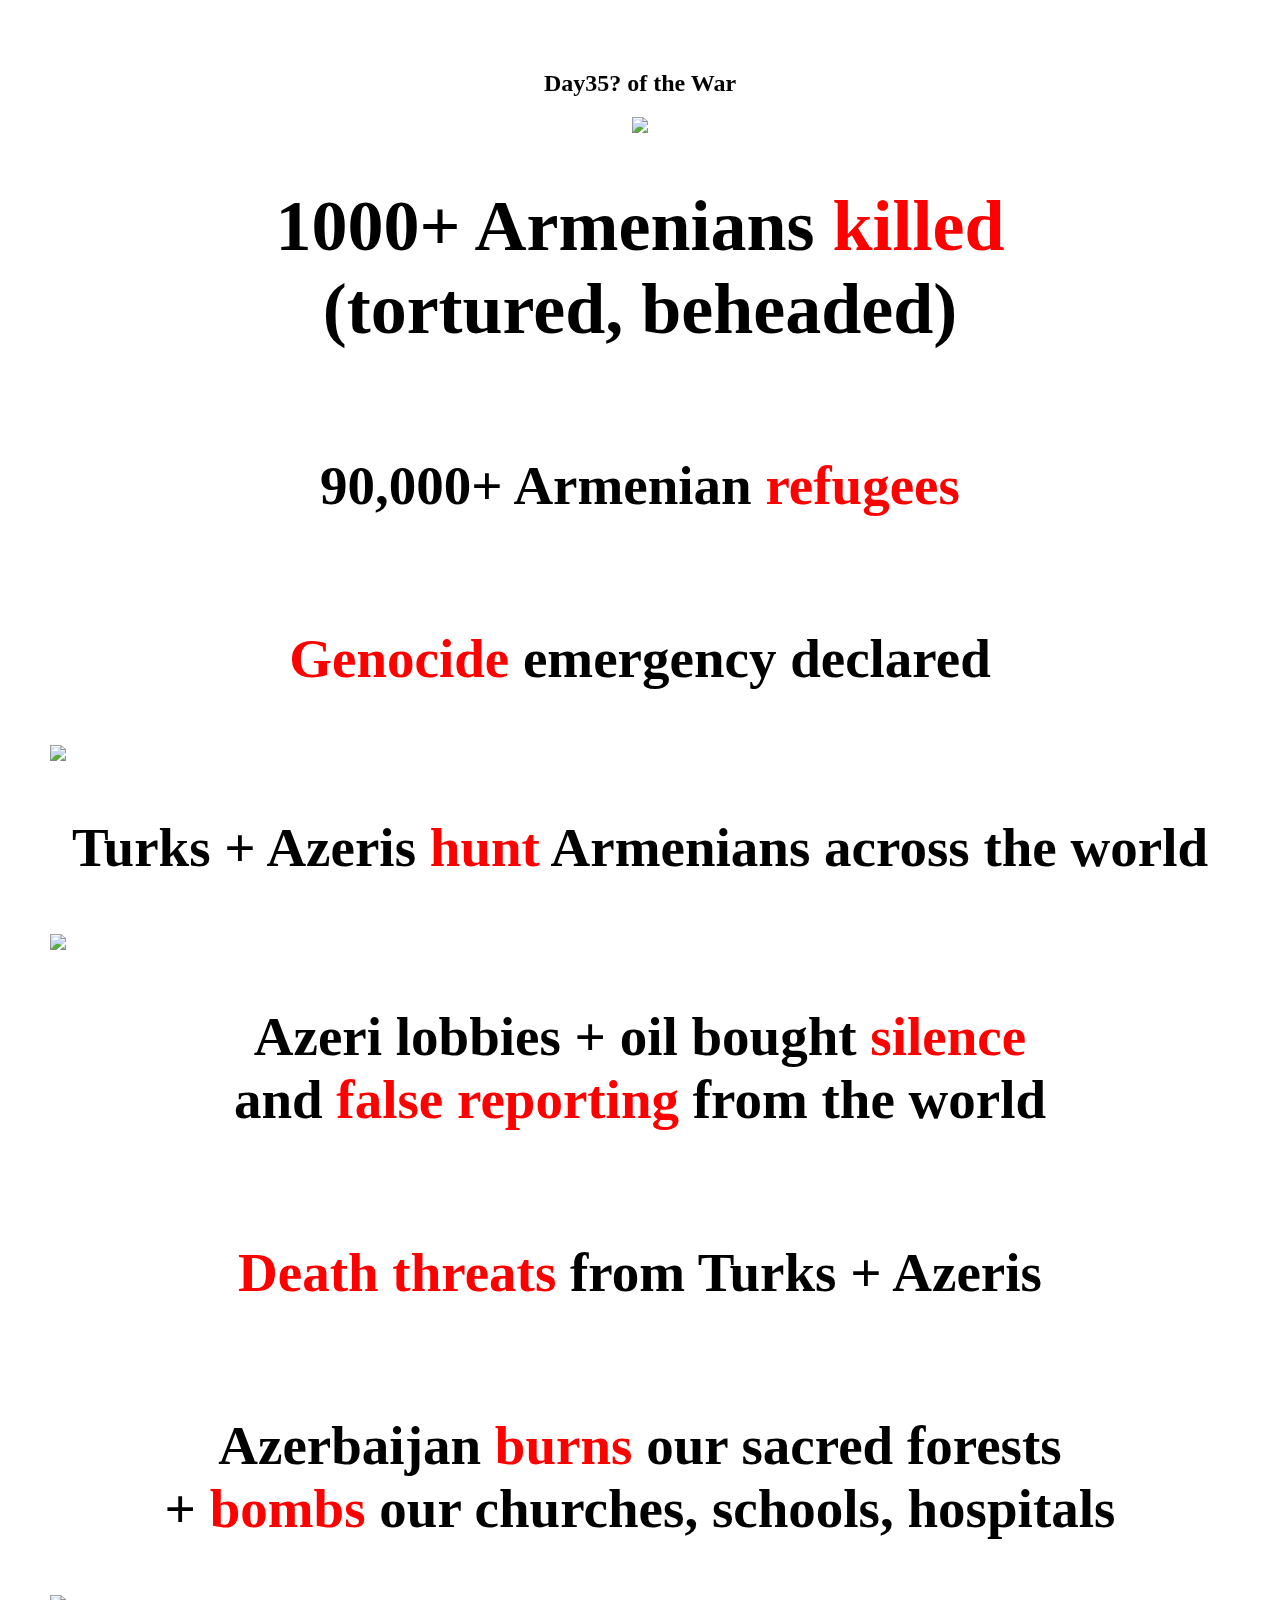
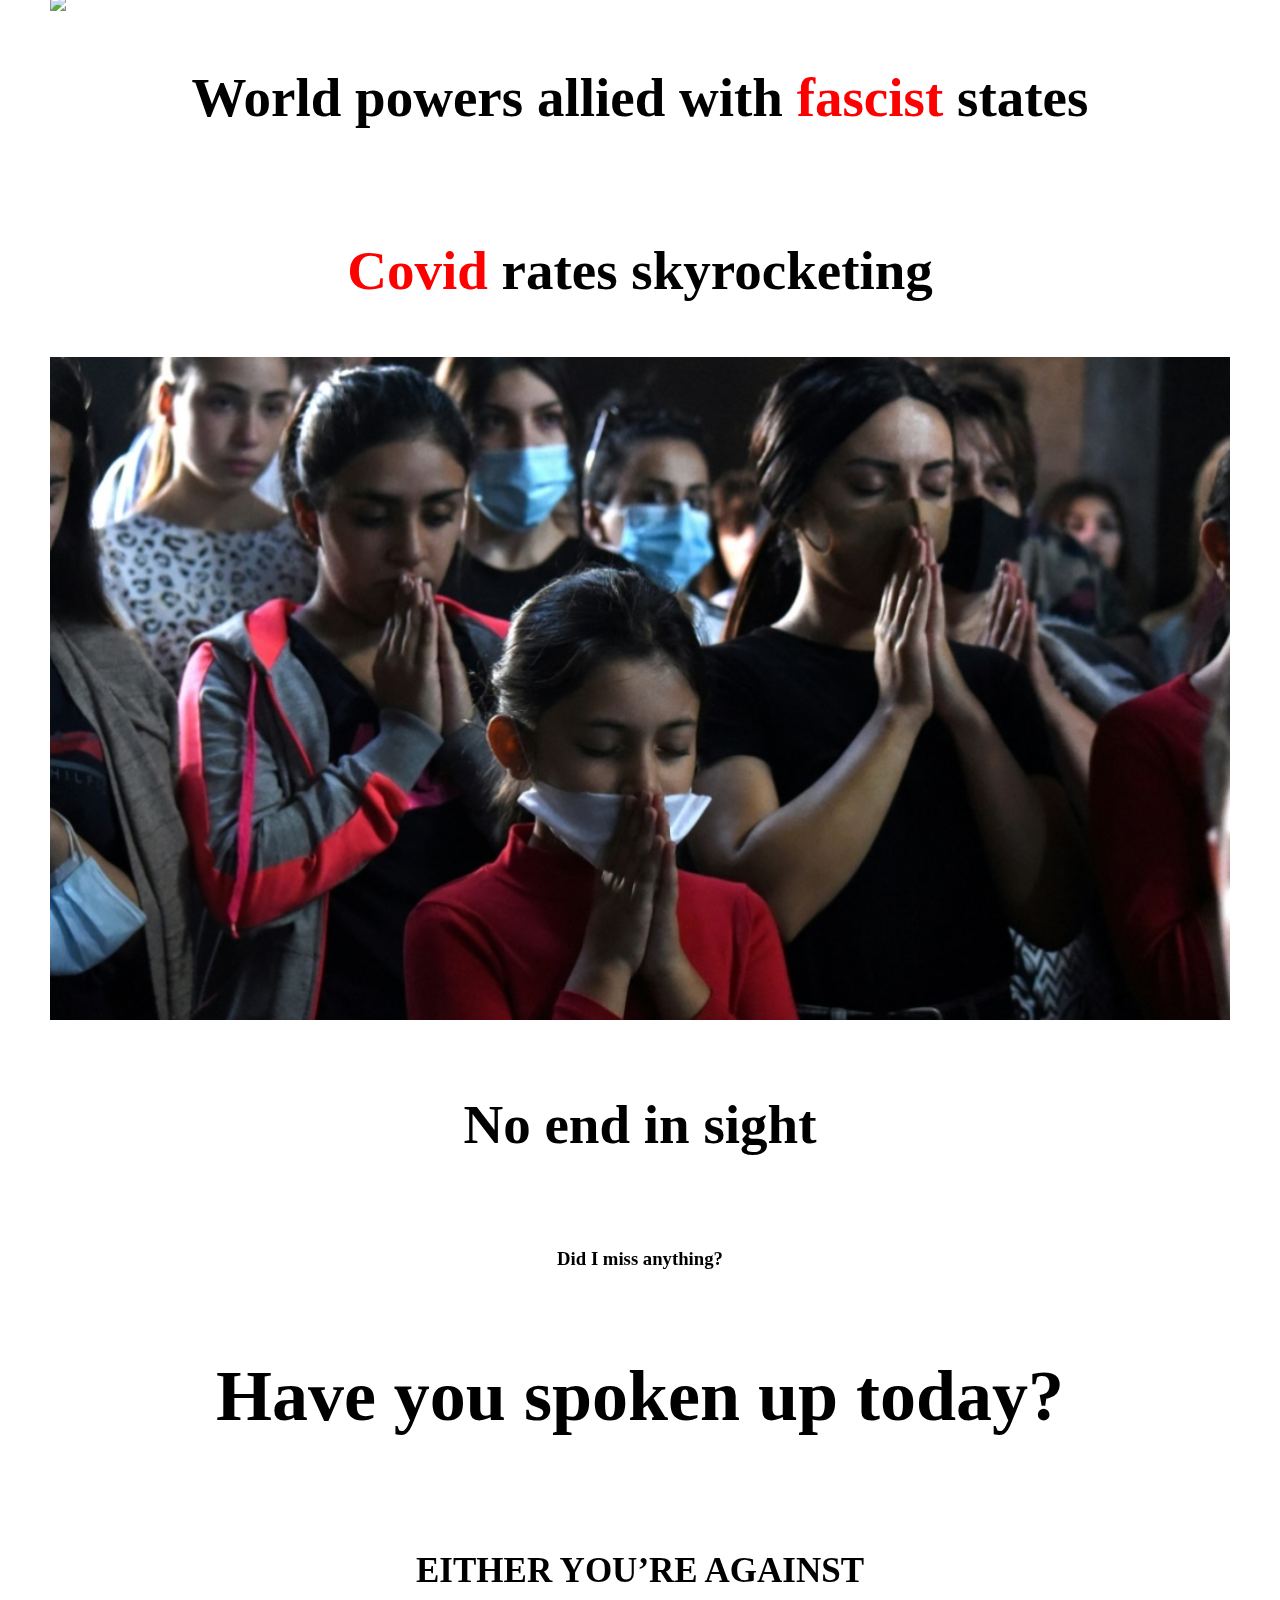
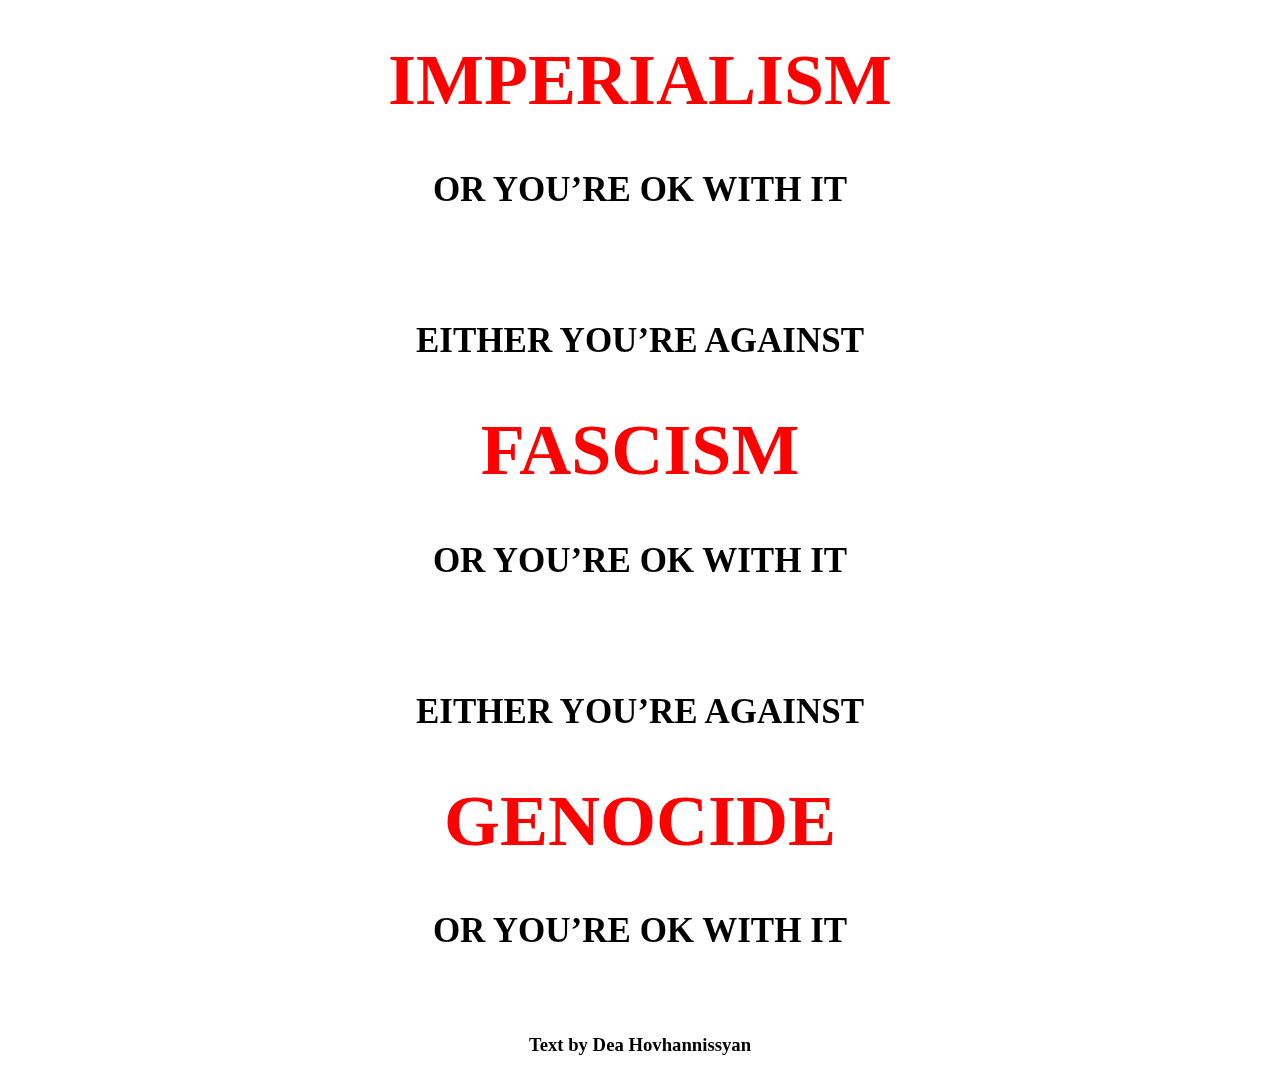
==== commit c216f8f2: "change" ====
--- a/Armenia.html
+++ b/Armenia.html
@@ -6,58 +6,78 @@
 		<link rel="stylesheet" href="css/Armenia.css">	
 		<link rel="icon" href="favicons/armenia-flag-round-icon-256.png">
 		<item href="fonts/bebas_neue/bebasneue-regular.ttf" id="bebasneue" media-type="application/bebasneue-regular-ttf" />
-
-<script src="https://ajax.googleapis.com/ajax/libs/jquery/3.5.1/jquery.min.js"></script>
-		<script>
-
+ <script src="https://ajax.googleapis.com/ajax/libs/jquery/3.5.1/jquery.min.js"></script>
+ <script>
 $("#zoom").ready(function(){
   $("#zoom").mouseover(function(){
-    $("#zoom").css("font-size", "80px");
+    $("#zoom").css("font-size", "90px");
   });
   $("#zoom").mouseout(function(){
     $("#zoom").css("font-size", "55px");
   });
 });
 </script>
-
 <script>
 
 $("#zoom2").ready(function(){
   $("#zoom2").mouseover(function(){
-    $("#zoom2").css("font-size", "80px");
+    $("#zoom2").css("font-size", "100px");
   });
   $("#zoom2").mouseout(function(){
     $("#zoom2").css("font-size", "55px");
   });
 });
-</script>
+</script> 
 
+<script>
 
+$("#zoom3").ready(function(){
+  $("#zoom3").mouseover(function(){
+    $("#zoom3").css("font-size", "90px");
+  });
+  $("#zoom3").mouseout(function(){
+    $("#zoom3").css("font-size", "55px");
+  });
+});
+</script> 
+<script>
 
+$("#heavyzoom").ready(function(){
+  $("#heavyzoom").mouseover(function(){
+    $("#heavyzoom").css("font-size", "100px");
+  });
+  $("#heavyzoom").mouseout(function(){
+    $("#heavyzoom").css("font-size", "55px");
+  });
+});
+</script> 
+<style type="text/css">
 
+@font-face{
+ font-family: bebasneue;
+ src: url('bebasneue-regular.ttf'); /* For IE */
+
+}
+
+* {
+    font-family: bebasneue;
+}
+
+</style>
 
 	</head>
+
 
 		<body> 
 		<div>
 			<video playsinline autoplay loop muted width=100%>
-			<source src="videos\Life Under the Bombs as Armenia and Azerbaijan Return to War.mp4" type="video/mp4">
+			<source src="videos\documentary.mp4" type="video/mp4">
 			</video>
 		</div> 
-		<!-- <audio autoplay>
-			<source src="videos\Life Under the Bombs as Armenia and Azerbaijan Return to War.mp3" type="audio/mp3">
-			</audio>
-
-		<div>
-			<video class="video2" playsinline autoplay loop muted width=100%>
-			<source src="videos\videoplayback.mp4" type="video/mp4">
-			</video>
-		</div>  -->
 
 		<div class="overlay">
-	
-		<h2>
-			Day35? of the War</h2>
+	    	<h2 id="show" href="#show1">Day35? of the War</h2> 
+        	<div id="show1" class="image"><img src="images/map.jpg"></div>
 
 		<h1>
 			1000+ Armenians <span class='emphasis'>killed</span> <br>
@@ -65,52 +85,66 @@
 
 		<p id="zoom">
 			90,000+ Armenian <span class='emphasis'>refugees</span></p>
-		<p>
+		<p class="genocidetext">
 			<span class='emphasis'>Genocide</span> emergency declared</p>
-		<p>
+				<img src="images/genowatch.jpg"/>
+		<p class="maptext">
 			Turks + Azeris <span class='emphasis'>hunt</span> Armenians across the world</p>
+				<img src="images/turksforarmenians.jfif"/> 
 		<p id="zoom2">
 			Azeri lobbies +  oil bought <span class='emphasis'>silence</span> <br>
 			and <span class='emphasis'>false reporting</span> from the world </p>
 		<p>
 			<span class='emphasis'>Death threats</span> from Turks + Azeris</p>
-		<p>
+		<p class="forest">
 			Azerbaijan <span class='emphasis'>burns</span> our sacred forests<br>
 			+ <span class='emphasis'>bombs</span> our churches, schools, hospitals </p>
-		<p >
-			World powers allied w <span class='emphasis'>fascist</span> states</p>
-		<p> 
+			<img src="images/fire_forest.jpg"/>
+		<p id="zoom3">
+			World powers allied with <span class='emphasis'>fascist</span> states</p>
+		<p class="covidtext">
 			<span class='emphasis'>Covid</span> rates skyrocketing</p>
+			<img src="images/image.jpg"/>
+
 
         &nbsp;&nbsp;&nbsp;&nbsp;
 
 		<p>No end in sight</p>
 
-		<div class="whiteSpace">
-			</div> 
+		&nbsp;&nbsp;&nbsp;&nbsp;
+	
+		<h3>Did I miss anything?</h3>
+		
+		&nbsp;&nbsp;&nbsp;&nbsp;
+	
 
-		<h3>Did I miss anything?</h3>
-		&nbsp;&nbsp;&nbsp;&nbsp;
-
-		<h1>Have you spoken up today?</h1>
+		<h1 id="heavyzoom">Have you spoken up today?</h1>
 
 		&nbsp;&nbsp;&nbsp;&nbsp;
 
-		<h4>EITHER YOU’RE AGAINST</h4>
-		<h4><span class='emphasis'>IMPERIALISM</span></h4>
-		<h4>OR YOU’RE OK WITH IT</h4>
-		&nbsp;&nbsp;&nbsp;&nbsp;
+			<div class="fadebox">
+			
+			  <div class="overlay2">
+				<div class="text"></div>
+				<h4>EITHER YOU’RE AGAINST</h4>
+				<h1><span class='emphasis'>IMPERIALISM</span></h1>
+				<h4>OR YOU’RE OK WITH IT</h4>
+				&nbsp;&nbsp;&nbsp;&nbsp;
+		        <h4>EITHER YOU’RE AGAINST</h4>
+				<h1><span class='emphasis'>FASCISM</span></h1>
+				<h4>OR YOU’RE OK WITH IT</h4>
+				&nbsp;&nbsp;&nbsp;&nbsp;
+				<h4>EITHER YOU’RE AGAINST</h4>
+				<h1><span class='emphasis'>GENOCIDE</span></h1>
+				<h4>OR YOU’RE OK WITH IT</h4>
+			
+			&nbsp;&nbsp;&nbsp;&nbsp;
+				&nbsp;&nbsp;&nbsp;&nbsp;
+					&nbsp;&nbsp;&nbsp;&nbsp;
+			<h3>Text by Dea Hovhannissyan</h3>
 
-		<h4>EITHER YOU’RE AGAINST</h4>
-		<h4><span class='emphasis'>FASCISM</span></h4>
-		<h4>OR YOU’RE OK WITH IT</h4>
-		&nbsp;&nbsp;&nbsp;&nbsp;
+			</div>
 
-		<h4>EITHER YOU’RE AGAINST</h4>
-		<h4><span class='emphasis'>GENOCIDE</span></h4>
-		<h4>OR YOU’RE OK WITH IT</h4>
-		&nbsp;&nbsp;&nbsp;&nbsp;
-		&nbsp;&nbsp;&nbsp;&nbsp;
 	</div>
 
 		</body>
